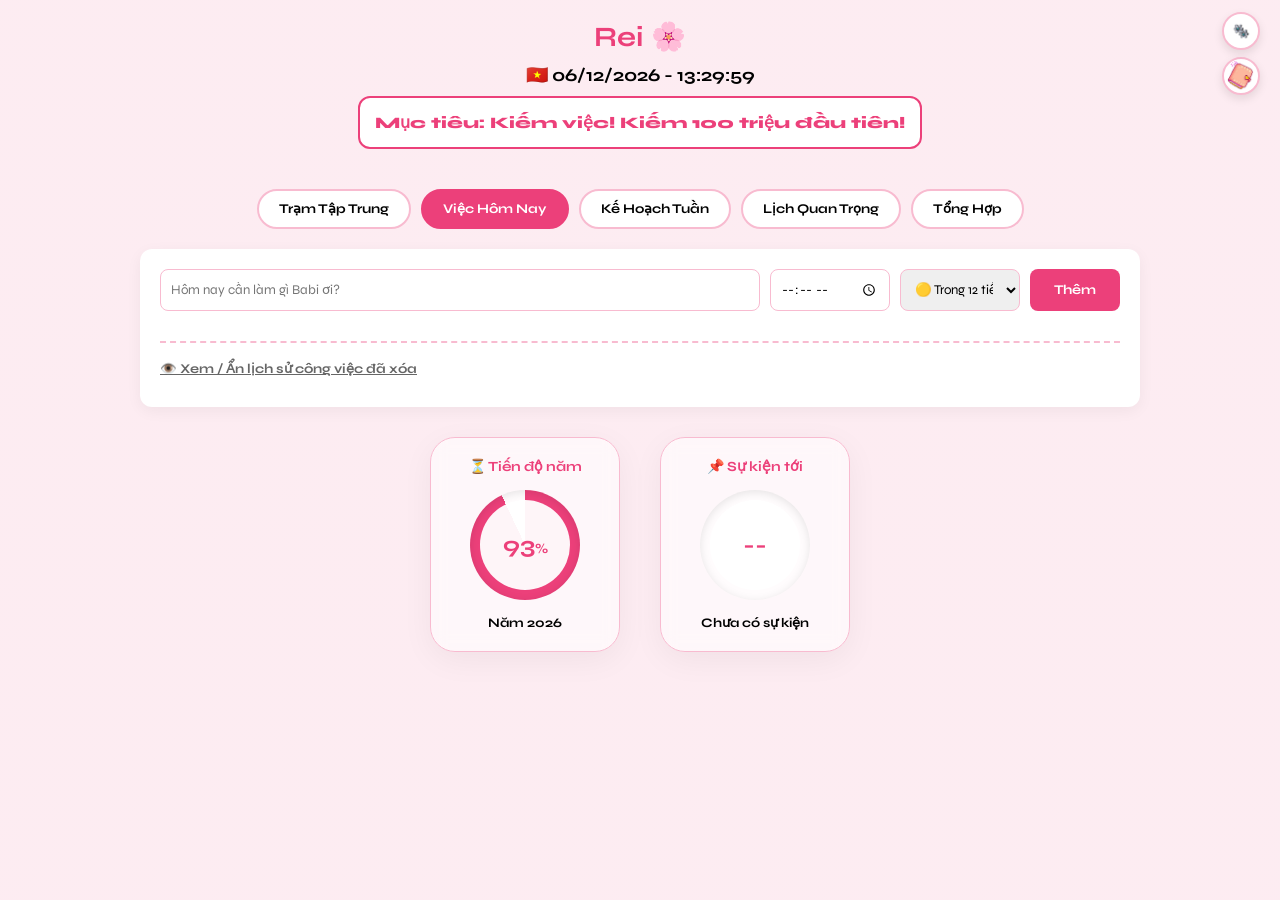
==== index.html @ 7938ed86 "Update index.html" ====
<!DOCTYPE html>
<html lang="vi">
<head>
    <meta charset="UTF-8">
    <meta name="viewport" content="width=device-width, initial-scale=1.0">
    <title>Rei 🌸</title>
    <link rel="icon" type="image/png" href="favicon.png">
    <link href="https://fonts.googleapis.com/css2?family=Syne:wght@400;600;700&display=swap" rel="stylesheet">
    
    <link rel="stylesheet" href="style.css">
    <link rel="stylesheet" href="nhat_ky.css">
    <link rel="stylesheet" href="progress.css">
    <link rel="stylesheet" href="theme.css">
</head>
<body>
    <div class="header">
        <h1>
            <span id="siteTitle" style="cursor: pointer;" title="Nhấn đúp để đổi tên">Rei</span> 
            <span class="secret-flower" id="secretTrigger" title="Chỉ là bông hoa thôi... đúng không?">🌸</span>
        </h1>
        <div class="clock-box" id="vnClock">Đang tải giờ...</div>
        <div class="goal-container">
            <span class="goal-text" id="myGoal" style="cursor: pointer;" title="Nhấn đúp để chỉnh sửa">Mục tiêu: Kiếm việc! Kiếm 100 triệu đầu tiên!</span>
        </div>
    </div>

    <div class="nav-tabs">
        <button class="tab-btn" id="tabFocusBtn">Trạm Tập Trung</button>
        <button class="tab-btn active" id="tabDailyBtn">Việc Hôm Nay</button>
        <button class="tab-btn" id="tabWeeklyBtn">Kế Hoạch Tuần</button>
        <button class="tab-btn" id="tabMonthlyBtn">Lịch Quan Trọng</button>
        <button class="tab-btn" id="tabSummaryBtn">Tổng Hợp</button>
    </div>

<div id="focusTab" class="tab-content" style="background: transparent; box-shadow: none; text-align: center;">
        
        <div id="focusWelcomeScreen" style="display: flex; flex-direction: column; justify-content: center; align-items: center; min-height: 60vh; width: 100%;">
            <button id="btnCenterPomoIcon" style="background: transparent; border: none; cursor: pointer; transition: transform 0.3s;" title="Mở Trạm Pomodoro Tự Do">
                <img src="icon-pomodoro.png" alt="Pomo Icon" style="width: 180px; height: 180px; object-fit: contain;">
            </button>
        </div>

        <div id="pomodoroUIWrapper" style="display: none; width: 100%; flex-direction: column; align-items: center; justify-content: center; min-height: 60vh;">
            
            <div class="clean-focus-box" style="position: relative; padding: 20px; max-width: 500px; width: 100%; margin: 0 auto; background: transparent; border: none; backdrop-filter: none; box-shadow: none;">
                <div id="focusTaskName" style="font-size: 20px; color: var(--accent); margin-bottom: 25px; font-weight: bold;">🎯 Tự do tập trung</div>
                
                <div style="display: flex; align-items: center; justify-content: center; gap: 5px; margin-bottom: 15px;">
                    <input type="number" id="inputTimer" value="25" min="1" max="180" style="width: 120px; font-size: 80px; border: none; text-align: right; color: var(--text-main); outline: none; background: transparent; font-weight: bold; font-family: inherit;">
                    <span style="font-size: 60px; color: var(--text-main); position: relative; top: -5px;">:</span>
                    <div id="timerSeconds" style="width: 120px; font-size: 80px; color: var(--text-main); font-weight: bold; text-align: left;">00</div>
                </div>

                <div style="display: flex; justify-content: center; gap: 10px; margin-bottom: 25px;">
                    <button class="focus-btn-mode active" id="btnModePomo" style="padding: 6px 14px; border-radius: 12px; border: 1px solid var(--border); background: rgba(255,255,255,0.8); font-weight: bold; color: var(--text-main); pointer-events: none;">Pomodoro</button>
                    <button class="focus-btn-mode" id="btnModeBreak" style="padding: 6px 14px; border-radius: 12px; border: 1px solid var(--border); background: rgba(255,255,255,0.8); font-weight: bold; color: var(--text-main); display: none; pointer-events: none;">Break Time</button>
                    <button id="btnResetTimer" style="padding: 6px 14px; border-radius: 12px; border: 1px solid var(--border); background: rgba(255,77,77,0.1); color: var(--red); cursor: pointer; font-weight: bold; transition: 0.2s;">Reset</button>
                </div>

                <div style="font-size: 13px; color: #555; background: rgba(255,255,255,0.6); padding: 8px 18px; border-radius: 12px; display: inline-block; border: 1px solid var(--border);">
                    ⏱️ Tổng thời gian tích lũy: <span id="totalFocusTime" style="font-weight: bold; color: var(--accent);">0</span> phút
                </div>
            </div>

            <div style="margin-top: 40px; display: flex; justify-content: center; align-items: center; gap: 35px;">
                <button id="btnExitFocus" style="background: transparent; border: none; cursor: pointer; padding: 0; transition: transform 0.2s;" title="Quay lại Theme chính">
                    <img src="nut-back.png" alt="Back" style="width: 100px; height: 100px; object-fit: contain;">
                </button>
                <button id="btnTimerStart" style="background: transparent; border: none; cursor: pointer; padding: 0; transition: transform 0.2s;" title="Bắt đầu">
                    <img src="nut-start.png" alt="Start" style="width: 100px; height: 100px; object-fit: contain;">
                </button>
                <button id="btnTimerPause" style="background: transparent; border: none; cursor: pointer; padding: 0; transition: transform 0.2s;" title="Tạm dừng">
                    <img src="nut-pause.png" alt="Pause" style="width: 100px; height: 100px; object-fit: contain;">
                </button>
            </div>

        </div>
    </div>
    <div id="daily" class="tab-content active">
        <div class="input-row">
            <input type="text" id="dailyInput" class="input-item" placeholder="Hôm nay cần làm gì Babi ơi?">
            <input type="time" id="dailyTime" class="input-time">
            <select id="dailyPrio" class="input-prio">
                <option value="high">🔴 Quan trọng</option>
                <option value="medium" selected>🟡 Trong 12 tiếng</option>
                <option value="low">🔵 Trong ngày</option>
            </select>
            <button class="btn-add-main" id="btnDailyAdd">Thêm</button>
        </div>
        <div id="dailyList"></div>
        <div class="history-section">
            <button class="history-btn" id="btnToggleHistory">👁️ Xem / Ẩn lịch sử công việc đã xóa</button>
            <div id="historyList" class="history-list"></div>
        </div>
    </div>

    <div id="weekly" class="tab-content">
        <div class="weekly-grid" id="weekGrid"></div>
    </div>

    <div id="monthly" class="tab-content">
        <div class="cal-nav">
            <button id="btnPrevMonth">◀ Trước</button>
            <h3 id="monthYearDisplay" style="color: var(--accent); margin: 0 20px;">Tháng ...</h3>
            <button id="btnNextMonth">Sau ▶</button>
        </div>
        <div class="calendar-grid" id="calGrid"></div>
    </div>
<div id="summaryTab" class="tab-content" style="background: transparent; box-shadow: none;">
        <div style="display: grid; grid-template-columns: repeat(auto-fit, minmax(280px, 1fr)); gap: 20px;">
            
            <div class="summary-card">
                <h3 class="sum-title">☀️ Việc Hôm Nay</h3>
                <div id="sumDailyList" class="sum-list"></div>
            </div>

            <div class="summary-card">
                <h3 class="sum-title">📅 Kế Hoạch Tuần</h3>
                <div id="sumWeeklyList" class="sum-list"></div>
            </div>

            <div class="summary-card">
                <h3 class="sum-title">🗓️ Lịch Quan Trọng</h3>
                <div id="sumMonthlyList" class="sum-list"></div>
            </div>

        </div>
    </div>
    
    <div id="circleProgressContainer" class="circle-progress-wrapper"></div>
    
<div id="wkModal" class="theme-modal-overlay" style="display:none; align-items:center; justify-content:center; position:fixed; top:0; left:0; width:100%; height:100%; background:rgba(0,0,0,0.4); z-index:999;">
        <div class="theme-modal" style="background:white; padding:20px; border-radius:12px; width:90%; max-width:400px; box-shadow:0 10px 25px rgba(0,0,0,0.2);">
            <h3 id="wkModalTitle" style="color:var(--accent); margin-bottom:15px; font-size:18px;">Thêm việc tuần</h3>
            
            <input type="text" id="wkInput" placeholder="Nội dung công việc..." style="width:100%; padding:10px; margin-bottom:15px; border-radius:6px; border:1px solid var(--border); outline:none;">
            
            <div style="display:flex; gap:10px; margin-bottom:20px; align-items: center;">
                <div style="flex: 1;">
                    <label style="font-size: 12px; color: #666; font-weight: bold;">Bắt đầu:</label>
                    <input type="time" id="wkTime" style="width:100%; padding:8px; border-radius:6px; border:1px solid var(--border); outline:none;">
                </div>
                <span style="font-weight: bold; color: #999; margin-top: 15px;">-</span>
                <div style="flex: 1;">
                    <label style="font-size: 12px; color: #666; font-weight: bold;">Kết thúc:</label>
                    <input type="time" id="wkTimeEnd" style="width:100%; padding:8px; border-radius:6px; border:1px solid var(--border); outline:none;">
                </div>
            </div>

            <div style="display:flex; justify-content:flex-end; gap:10px;">
                <button id="btnWkCancel" style="padding:8px 15px; border-radius:6px; border:none; background:#eee; cursor:pointer; font-weight:bold;">Hủy</button>
                <button id="btnWkSave" style="padding:8px 15px; border-radius:6px; border:none; background:var(--accent); color:white; cursor:pointer; font-weight:bold;">Lưu</button>
            </div>
        </div>
    </div>

    <script src="script.js"></script>
    <script src="timer.js"></script>
    <script src="progress.js"></script>
    <script src="nhat_ky.js"></script>
    <script src="list.js"></script>
    <script src="theme.js"></script>
    <script src="focus.js"></script>
    <script src="summary.js"></script>
</body>
</html>
---- style.css ----
/* HỆ THỐNG MÀU SẮC GỐC */
:root {
    --accent: #ec407a; 
    --bg-main: #fce4ec; 
    --bg-card: #ffffff; 
    --text-main: #000000; 
    --text-muted: #666666;
    --border: #f8bbd0;
    --red: #ff5f5f;
    --radius: 12px;
}

* { box-sizing: border-box; margin: 0; padding: 0; font-family: 'Syne', sans-serif; }
body { background-color: var(--bg-main); color: var(--text-main); padding: 20px; transition: 0.3s; overflow-x: hidden; }

/* HEADER & TIỆN ÍCH */
.header { text-align: center; margin-bottom: 20px; }
.header h1 { color: var(--accent); font-size: 28px; }
.clock-box { font-size: 18px; font-weight: bold; margin: 10px 0; color: var(--text-main); }
.secret-flower { cursor: default; user-select: none; transition: transform 0.2s; display: inline-block; }
.secret-flower:active { transform: scale(0.9); }

.goal-container { 
    background: var(--bg-card); padding: 15px; border-radius: var(--radius); 
    display: inline-block; border: 2px solid var(--accent); margin-bottom: 20px;
}
.goal-text { font-weight: 800; font-size: 16px; color: var(--accent); }

/* TABS */
.nav-tabs { display: flex; justify-content: center; gap: 10px; margin-bottom: 20px; flex-wrap: wrap;}
.tab-btn { background: var(--bg-card); border: 2px solid var(--border); padding: 10px 20px; border-radius: 30px; cursor: pointer; font-weight: bold; transition: 0.3s; }
.tab-btn.active { background: var(--accent); color: white; border-color: var(--accent); }

/* KHỐI NỘI DUNG CLEAN Ở GIỮA (GỐC) */
.tab-content { display: none; background: var(--bg-card); padding: 20px; border-radius: var(--radius); box-shadow: 0 4px 15px rgba(0,0,0,0.05); max-width: 1000px; margin: 0 auto; }
.tab-content.active { display: block; animation: fadeIn 0.3s ease; }
@keyframes fadeIn { from { opacity: 0; transform: translateY(10px); } to { opacity: 1; transform: translateY(0); } }

/* VIỆC HÔM NAY & INPUTS */
.input-row { display: flex; gap: 10px; margin-bottom: 15px; flex-wrap: wrap;}
.input-item { flex: 1; padding: 10px; border-radius: 8px; border: 1px solid var(--border); outline: none; }
.input-time, .input-prio { width: 120px; padding: 10px; border-radius: 8px; border: 1px solid var(--border); outline: none; }
.btn-add-main { background: var(--accent); color: white; border: none; padding: 10px 24px; border-radius: 8px; cursor: pointer; font-weight: bold; transition: 0.2s;}
.btn-add-main:hover { opacity: 0.8; }

.daily-task { display: flex; align-items: center; justify-content: space-between; padding: 12px; border: 1px solid var(--border); border-radius: 8px; margin-bottom: 10px; border-left: 4px solid var(--accent); background: #fafafa;}
.daily-task.done { opacity: 0.5; text-decoration: line-through; border-left-color: #ccc; }
.prio-high { color: var(--red); font-weight: bold; }
.prio-medium { color: #f57c00; font-weight: bold; }
.prio-low { color: #388e3c; font-weight: bold; }

/* LỊCH SỬ CÔNG VIỆC */
.history-section { margin-top: 30px; padding-top: 15px; border-top: 2px dashed var(--border); }
.history-btn { background: none; border: none; color: var(--text-muted); cursor: pointer; font-weight: bold; text-decoration: underline; margin-bottom: 10px;}
.history-list { display: none; opacity: 0.7; }
.history-list.show { display: block; }

/* BẢNG LỊCH THÁNG */
.cal-nav { display: flex; justify-content: center; align-items: center; margin-bottom: 15px; }
.cal-nav button { background: var(--bg-main); color: var(--accent); border: 1px solid var(--border); padding: 8px 15px; border-radius: 8px; cursor: pointer; font-weight: bold; }
.cal-nav button:hover { background: var(--accent); color: white; }
.calendar-grid { display: grid; grid-template-columns: repeat(7, 1fr); gap: 5px; }
.cal-header { font-weight: bold; color: var(--accent); padding: 10px 0; text-align: center; border-bottom: 2px solid var(--border); }
.cal-day { border: 1px solid #f0f0f0; border-radius: 8px; min-height: 100px; padding: 5px; display: flex; flex-direction: column; }
.day-num { font-weight: bold; font-size: 12px; margin-bottom: 5px; }
.event-tag { font-size: 11px; background: var(--bg-main); color: var(--accent); padding: 4px; border-radius: 4px; margin-bottom: 3px; cursor: pointer; border-left: 3px solid var(--accent); word-break: break-word; }

/* WEEKLY PLANNER */
.weekly-grid { display: grid; grid-template-columns: 70px repeat(7, 1fr); gap: 1px; background: var(--border); border: 1px solid var(--border); border-radius: 8px; overflow: hidden; }
.wk-header, .wk-time, .wk-cell { background: #fff; padding: 8px; font-size: 12px; }
.wk-header { text-align: center; font-weight: bold; color: var(--accent); background: var(--bg-main); }
.wk-time { font-weight: bold; display: flex; align-items: center; justify-content: center; background: var(--bg-main); color: var(--accent); }
.wk-cell { min-height: 120px; display: flex; flex-direction: column; gap: 4px; }

.task-card { background: var(--bg-main); padding: 6px; border-radius: 4px; font-size: 11px; display: flex; align-items: flex-start; justify-content: space-between; border-left: 3px solid var(--accent); gap: 5px; flex-direction: column;}
.task-card.done { opacity: 0.5; text-decoration: line-through; border-left-color: #ccc; }
.task-header { display: flex; justify-content: space-between; width: 100%; align-items: center;}
.task-meta { font-size: 9px; color: #555; display: flex; gap: 5px; align-items: center; margin-top: 3px;}
.task-del-btn { color: var(--red); cursor: pointer; font-weight: bold; font-size: 12px; background: none; border: none; }
.add-btn-small { font-size: 11px; color: var(--accent); cursor: pointer; margin-top: auto; text-align: center; border: 1px dashed var(--border); border-radius: 4px; padding: 4px; transition: 0.2s; }
.add-btn-small:hover { background: var(--bg-main); border-color: var(--accent); }

/* MODAL (BẢNG NHẬP LIỆU NỔI) */
.modal-overlay { display: none; position: fixed; top: 0; left: 0; width: 100%; height: 100%; background: rgba(0,0,0,0.5); justify-content: center; align-items: center; z-index: 100; backdrop-filter: blur(2px);}
.modal-content { background: var(--bg-card); padding: 20px; border-radius: var(--radius); width: 90%; max-width: 400px; display: flex; flex-direction: column; gap: 10px; box-shadow: 0 10px 25px rgba(0,0,0,0.2);}
.modal-content h3 { color: var(--accent); margin-bottom: 10px; text-align: center; }

@media (max-width: 768px) {
    .weekly-grid { grid-template-columns: 1fr; }
    .wk-header, .wk-time { display: none; }
    .wk-cell { border: 1px solid var(--border); margin-bottom: 10px; border-radius: 8px; padding-top: 30px; position: relative;}
    .wk-cell::before { content: attr(data-label); position: absolute; top: 0; left: 0; right: 0; background: var(--bg-main); padding: 5px 10px; font-weight: bold; color: var(--accent); border-radius: 8px 8px 0 0; font-size: 12px;}
}
---- nhat_ky.css ----
/* --- GIAO DIỆN NHẬT KÝ BÍ MẬT --- */
.diary-overlay {
    display: none; 
    position: fixed; top: 0; left: 0; width: 100%; height: 100%; 
    background: rgba(0,0,0,0.6); 
    justify-content: center; align-items: center; 
    z-index: 999; backdrop-filter: blur(4px);
}

.diary-box {
    background: #fff0f5; /* Nền hồng nhạt siêu dễ thương */
    width: 90%; max-width: 650px; 
    border-radius: 20px; padding: 30px; 
    position: relative;
    box-shadow: 0 15px 35px rgba(236, 64, 122, 0.3);
    border: 3px dashed #ffb6c1; /* Viền nét đứt đáng yêu */
    overflow: hidden;
}

.diary-header { display: flex; justify-content: space-between; align-items: center; margin-bottom: 15px; }
.diary-header h2 { color: #d81b60; font-family: 'Comic Sans MS', cursive, sans-serif; margin: 0; }
.close-diary-btn { background: #ff4081; color: white; border: none; border-radius: 50%; width: 30px; height: 30px; cursor: pointer; font-weight: bold; }

/* Các hình vẽ doodle trang trí (Dùng emoji) */
.doodle { position: absolute; font-size: 35px; opacity: 0.8; user-select: none; z-index: 0; }
.doodle-1 { top: -10px; left: -10px; transform: rotate(-15deg); }
.doodle-2 { bottom: 20px; right: 10px; transform: rotate(10deg); }
.doodle-3 { top: 40px; right: -5px; transform: rotate(20deg); }
.doodle-4 { bottom: -10px; left: 20px; font-size: 45px;}

/* Khu vực soạn thảo Rich Text */
.diary-toolbar {
    display: flex; gap: 8px; margin-bottom: 10px; position: relative; z-index: 1;
    background: rgba(255, 255, 255, 0.5); padding: 5px; border-radius: 8px;
}
.diary-toolbar button {
    background: white; border: 1px solid #f8bbd0; color: #d81b60; 
    padding: 5px 12px; border-radius: 6px; cursor: pointer; font-weight: bold;
}
.diary-toolbar button:hover { background: #f8bbd0; color: white; }
.mood-selector { border: 1px solid #f8bbd0; border-radius: 6px; padding: 5px; color: #d81b60; outline: none; }

.diary-editor {
    background: white; width: 100%; min-height: 250px; max-height: 400px;
    border-radius: 12px; border: 2px solid #fce4ec; 
    padding: 20px; overflow-y: auto; outline: none;
    font-size: 15px; line-height: 1.5; /* Khoảng cách dòng 1.5 theo ý cậu */
    color: #333; position: relative; z-index: 1;
}

.diary-editor:empty:before { content: attr(placeholder); color: #aaa; pointer-events: none; display: block; }
.diary-save-btn { background: #ec407a; color: white; border: none; padding: 12px 0; width: 100%; border-radius: 12px; margin-top: 15px; font-weight: bold; cursor: pointer; font-size: 16px; position: relative; z-index: 1; transition: 0.2s;}
.diary-save-btn:hover { background: #d81b60; transform: translateY(-2px); }
---- progress.css ----
/* KHU VỰC TIẾN ĐỘ TRÒN */
.circle-progress-wrapper { 
    max-width: 1000px; margin: 30px auto 10px; 
    display: flex; justify-content: center; gap: 40px; flex-wrap: wrap; 
}

.circle-box { 
    background: rgba(255, 255, 255, 0.6); backdrop-filter: blur(8px); -webkit-backdrop-filter: blur(8px);
    padding: 20px; border-radius: 25px; box-shadow: 0 8px 32px rgba(0,0,0,0.05); 
    border: 1px solid var(--border); 
    display: flex; flex-direction: column; align-items: center; 
    width: 190px;
}

.circle-title { 
    font-size: 14px; font-weight: bold; color: var(--accent); 
    margin-bottom: 15px; text-align: center; 
}

/* VÒNG TRÒN PROGRESS */
.circle-progress {
    width: 110px; height: 110px; border-radius: 50%;
    display: flex; align-items: center; justify-content: center;
    position: relative; box-shadow: inset 0 2px 10px rgba(0,0,0,0.1);
}

.circle-progress::before {
    content: ""; position: absolute; inset: 10px; /* Độ dày của vòng màu */
    background: var(--bg-card); /* Màu tâm vòng tròn */
    border-radius: 50%; opacity: 0.95;
}

.circle-inner { 
    position: relative; z-index: 1; text-align: center; 
    display: flex; flex-direction: column; align-items: center;
}

.circle-val { font-size: 24px; font-weight: bold; color: var(--accent); }
.circle-label { font-size: 11px; color: var(--text-muted); font-weight: 600; margin-top: -3px; }

.event-name { 
    font-size: 13px; color: var(--text-main); font-weight: bold; 
    text-align: center; margin-top: 15px; width: 100%;
    display: -webkit-box; -webkit-line-clamp: 2; -webkit-box-orient: vertical; overflow: hidden;
}
---- theme.css ----
/* --- NÚT SETTING DẠNG VIÊN THUỐC MỞ RỘNG --- */
.settings-wrapper {
    position: fixed; top: 5px; right: 20px; z-index: 2000;
    display: flex; align-items: center; gap: 10px; 
}

.settings-menu {
    display: flex; gap: 10px; background: rgba(255,255,255,0.4);
    backdrop-filter: blur(12px); -webkit-backdrop-filter: blur(12px);
    padding: 6px 12px; border-radius: 30px; border: 1px solid var(--border);
    
    /* Trạng thái đóng: Giấu thụt vào bên phải */
    opacity: 0; transform: translateX(50px); pointer-events: none; 
    transition: all 0.4s cubic-bezier(0.175, 0.885, 0.32, 1.275); 
    box-shadow: 0 4px 15px rgba(0,0,0,0.05);
}

/* Trạng thái mở: Trượt sang bên trái */
.settings-menu.open { opacity: 1; transform: translateX(0); pointer-events: auto; }

/* NÚT CHÍNH NHỎ XINH */
.main-set-btn {
    width: 38px; height: 38px; border-radius: 50%; border: none; cursor: pointer;
    display: flex; justify-content: center; align-items: center;
    background: var(--bg-card); box-shadow: 0 4px 10px rgba(0,0,0,0.1);
    transition: 0.2s; border: 2px solid var(--border); font-size: 16px;
}

/* Các nút con bên trong thanh trượt */
.set-btn {
    width: 38px; height: 38px; border-radius: 50%; border: none; cursor: pointer;
    display: flex; justify-content: center; align-items: center;
    background: var(--bg-card); box-shadow: 0 4px 10px rgba(0,0,0,0.1);
    transition: 0.2s; border: 2px solid var(--border); font-size: 16px;
}
.main-set-btn:hover, .set-btn:hover { transform: scale(1.1); border-color: var(--accent); }
/* 1. Kích thước ảnh cho các nút nhỏ bên trong */
.set-btn img { 
    width: 55%; 
    height: 55%; 
    object-fit: contain; 
    border-radius: 50%; 
}

/* 2. Kích thước ảnh chỉ dành cho nút chính */
.main-set-btn img { 
    width: 95%;  
    height: 95%; 
    object-fit: contain; 
    border-radius: 50%; 
}
/* --- BẢNG MODAL CHỈNH SỬA --- */
.theme-modal-overlay {
    display: none; position: fixed; top:0; left:0; width:100%; height:100%;
    background: rgba(0,0,0,0.5); backdrop-filter: blur(4px); z-index: 3000;
    justify-content: center; align-items: center;
}
.theme-modal {
    background: var(--bg-card); padding: 25px; border-radius: 20px;
    width: 90%; max-width: 350px; box-shadow: 0 10px 30px rgba(0,0,0,0.2);
    text-align: center; border: 2px dashed var(--accent);
}
.theme-modal h3 { color: var(--accent); margin-bottom: 20px; }

/* Khung chọn select và nhập chữ */
.theme-modal input[type="text"], .theme-modal select {
    width: 100%; padding: 12px; border: 1px solid var(--border);
    border-radius: 8px; margin-top: 15px; outline: none;
    background: var(--bg-main); color: var(--text-main); font-weight: bold;
}

/* NÚT GẠT CÔNG TẮC (TOGGLE SWITCH) */
.toggle-container { display: flex; align-items: center; justify-content: center; gap: 10px; font-weight: bold; font-size: 13px; color: var(--text-main); }
.switch { position: relative; display: inline-block; width: 46px; height: 24px; }
.switch input { opacity: 0; width: 0; height: 0; }
.slider { position: absolute; cursor: pointer; top: 0; left: 0; right: 0; bottom: 0; background-color: #ccc; transition: .4s; border-radius: 34px;}
.slider:before { position: absolute; content: ""; height: 16px; width: 16px; left: 4px; bottom: 4px; background-color: white; transition: .4s; border-radius: 50%;}
input:checked + .slider { background-color: var(--accent); }
input:checked + .slider:before { transform: translateX(22px); }

.modal-btns { display: flex; gap: 10px; margin-top: 20px; }
.modal-btns button { flex: 1; padding: 10px; border: none; border-radius: 8px; background: var(--accent); color: white; font-weight: bold; cursor: pointer; }
.modal-btns button.cancel { background: var(--text-muted); }

/* --- CHẾ ĐỘ DARK MODE --- */
body.dark-mode {
    --bg-main: #121212 !important;
    --bg-card: #1e1e1e !important;
    --text-main: #ffffff !important;
    --text-muted: #aaaaaa !important;
    --border: #333333 !important;
}
/* --- NÚT LIST VÀ MENU LIST (NẰM DƯỚI NÚT SETTING) --- */
.list-wrapper {
    position: fixed; top: 50px; right: 20px; z-index: 2000; /* top: 80px để nằm dưới nút setting (top: 20px) */
    display: flex; align-items: center; gap: 10px; 
}

.list-menu {
    display: flex; gap: 10px; background: rgba(255,255,255,0.4);
    backdrop-filter: blur(12px); -webkit-backdrop-filter: blur(12px);
    padding: 6px 12px; border-radius: 30px; border: 1px solid var(--border);
    opacity: 0; transform: translateX(50px); pointer-events: none; 
    transition: all 0.4s cubic-bezier(0.175, 0.885, 0.32, 1.275); 
    box-shadow: 0 4px 15px rgba(0,0,0,0.05);
}

.list-menu.open { opacity: 1; transform: translateX(0); pointer-events: auto; }

/* CSS cho Checklist Group */
.checklist-group { background: #fafafa; border: 1px solid var(--border); border-radius: 8px; padding: 10px; margin-bottom: 10px; }
.group-title { font-weight: bold; color: var(--accent); margin-bottom: 8px; cursor: pointer; border-bottom: 1px dashed var(--border); padding-bottom: 5px; }
.chk-item-row { display: flex; align-items: center; gap: 8px; font-size: 13px; margin-bottom: 5px; }
.chk-item-row.done { opacity: 0.5; text-decoration: line-through; }
/* --- CHUYỂN NÚT TẠO, LƯU, THÊM THÀNH DẠNG CHỮ TEXT SUÔNG --- */
.mini-input-group button, 
.add-chk-item, 
#btnAddIdea {
    background: transparent !important;
    color: var(--accent) !important;
    border: none !important;
    box-shadow: none !important;
    font-weight: bold !important;
    cursor: pointer !important;
    padding: 8px 5px !important;
    transition: 0.2s ease-in-out;
}

/* Hiệu ứng khi lướt chuột qua nút */
.mini-input-group button:hover, 
.add-chk-item:hover, 
#btnAddIdea:hover {
    opacity: 0.6 !important;
    transform: scale(0.95);
}
/* =========================================================
   GIAO DIỆN POP-UP MỚI: MÀU THEME NHẠT & HÌNH DỄ THƯƠNG
   ========================================================= */

.theme-modal {
    /* Tự động lấy màu Theme của cậu pha với 90% màu trắng để ra nền siêu nhạt, trong trẻo */
    background-color: color-mix(in srgb, var(--accent) 10%, #ffffff) !important;
    
    /* Xóa viền, bo góc mềm mại, đổ bóng nhẹ nhàng */
    border: none !important;
    border-radius: 15px !important;
    box-shadow: 0 10px 30px rgba(0,0,0,0.1) !important;
    
    position: relative;
    color: var(--text-main) !important; 
}

/* Đổi lại màu chữ tiêu đề theo màu Theme */
.theme-modal h3 {
    color: var(--accent) !important;
    font-family: 'Syne', sans-serif !important; 
    border-bottom: 2px dashed var(--border);
    padding-bottom: 8px;
    position: relative;
    z-index: 2;
}

/* Khôi phục lại ô nhập liệu và danh sách cho đồng bộ với giao diện mới */
.theme-modal input, 
.theme-modal textarea, 
.theme-modal select {
    background-color: rgba(255, 255, 255, 0.7) !important;
    border: 1px solid var(--border) !important;
    color: var(--text-main) !important;
    border-radius: 8px !important;
    position: relative; z-index: 1;
}

.mini-item {
    border-bottom: none !important;
    background: rgba(255, 255, 255, 0.6) !important;
    border-radius: 8px;
    margin-bottom: 5px;
    padding: 8px;
    position: relative; z-index: 1;
    border-left: 3px solid var(--accent); /* Nhấn nhá thêm 1 vệt màu theme bên trái cho xinh */
}
/* --- GIAO DIỆN FOCUS MODE & POMODORO --- */

/* Nút icon Pomodoro tải riêng */
#btnPomoIcon {
    position: absolute; top: 10px; left: 10px;
    background: transparent; border: none; cursor: pointer;
    width: 45px; height: 45px; transition: transform 0.2s;
}
#btnPomoIcon:hover { transform: scale(1.1); }
#btnPomoIcon img { width: 100%; height: 100%; object-fit: contain; }

/* Căn giữa toàn bộ chữ và đồng hồ */
#focusCenterUI {
    position: absolute; top: 50%; left: 50%;
    transform: translate(-50%, -50%);
    text-align: center;
    background: color-mix(in srgb, var(--accent) 15%, transparent);
    backdrop-filter: blur(10px); -webkit-backdrop-filter: blur(10px);
    padding: 40px 60px; border-radius: 20px;
    border: 1px solid rgba(255,255,255,0.3);
    box-shadow: 0 15px 35px rgba(0,0,0,0.1);
}

#focusTaskName { color: var(--accent); font-size: 24px; margin-bottom: 20px; }

/* Đồng hồ đếm ngược siêu to khổng lồ */
.pomodoro-timer {
    font-size: 80px; font-weight: bold; color: var(--text-main);
    font-family: 'Syne', sans-serif;
    margin-bottom: 20px; text-shadow: 2px 2px 10px rgba(0,0,0,0.1);
}
.pomodoro-timer .colon { animation: blink 1s step-start infinite; }
@keyframes blink { 50% { opacity: 0; } }

/* Nút điều khiển Focus */
.pomo-controls button {
    background: var(--accent); color: white; border: none;
    padding: 10px 25px; border-radius: 30px; font-size: 16px;
    font-weight: bold; cursor: pointer; margin: 0 5px; transition: 0.2s;
}
.pomo-controls button:hover { opacity: 0.8; transform: translateY(-2px); }
#btnPomoStop { background: #e53935; } /* Nút Dừng màu đỏ */

/* Nút Play siêu nhỏ ở phần Planner */
.btn-play-task {
    background: transparent; border: none; cursor: pointer;
    font-size: 16px; color: #4caf50; transition: 0.2s; padding: 2px 5px;
}
.btn-play-task:hover { transform: scale(1.2); color: #388e3c; }
/* --- CHẾ ĐỘ FOCUS TOÀN MÀN HÌNH (TÀNG HÌNH MỌI THỨ) --- */
body.is-focusing .header,
body.is-focusing .nav-tabs,
body.is-focusing .settings-wrapper,
body.is-focusing .list-wrapper,
body.is-focusing .circle-progress-wrapper {
    display: none !important;
    opacity: 0;
    pointer-events: none;
}
/* --- TRANG TRÍ TAB TỔNG HỢP --- */
.summary-card {
    background: rgba(255, 255, 255, 0.7);
    backdrop-filter: blur(10px);
    border: 1px solid var(--border);
    border-radius: 15px;
    padding: 20px;
    box-shadow: 0 4px 15px rgba(0,0,0,0.05);
}

.sum-title {
    color: var(--accent);
    font-size: 16px;
    border-bottom: 2px dashed var(--border);
    padding-bottom: 10px;
    margin-bottom: 15px;
    text-align: center;
}

.sum-item {
    font-size: 13px;
    padding: 8px;
    margin-bottom: 8px;
    background: rgba(255, 255, 255, 0.8);
    border-radius: 8px;
    border-left: 3px solid var(--accent);
    display: flex;
    align-items: flex-start;
    gap: 8px;
    line-height: 1.4;
}

.sum-item.done {
    opacity: 0.5;
    text-decoration: line-through;
    border-left-color: #ccc;
}

.sum-empty {
    text-align: center;
    color: #999;
    font-size: 12px;
    font-style: italic;
    padding: 10px;
}
/* --- HIGHLIGHT CHO KẾ HOẠCH TUẦN --- */
.task-card.prio-high {
    border-left: 4px solid var(--red);
    background: rgba(255, 77, 77, 0.05);
}
.task-card.prio-medium {
    border-left: 4px solid #ffca28;
    background: rgba(255, 202, 40, 0.05);
}
.task-card.prio-low {
    border-left: 4px solid #42a5f5;
    background: rgba(66, 165, 245, 0.05);
}

/* --- BỔ TRỢ CHO TAB TẬP TRUNG NGUYÊN BẢN --- */
.focus-btn-mode.active {
    background: var(--accent) !important;
    color: white !important;
    border-color: var(--accent) !important;
}

/* Ẩn mũi tên tăng/giảm mặc định trong ô nhập phút để giao diện sạch hơn */
.clean-focus-box input[type=number]::-webkit-inner-spin-button, 
.clean-focus-box input[type=number]::-webkit-outer-spin-button { 
    -webkit-appearance: none; 
    margin: 0; 
}
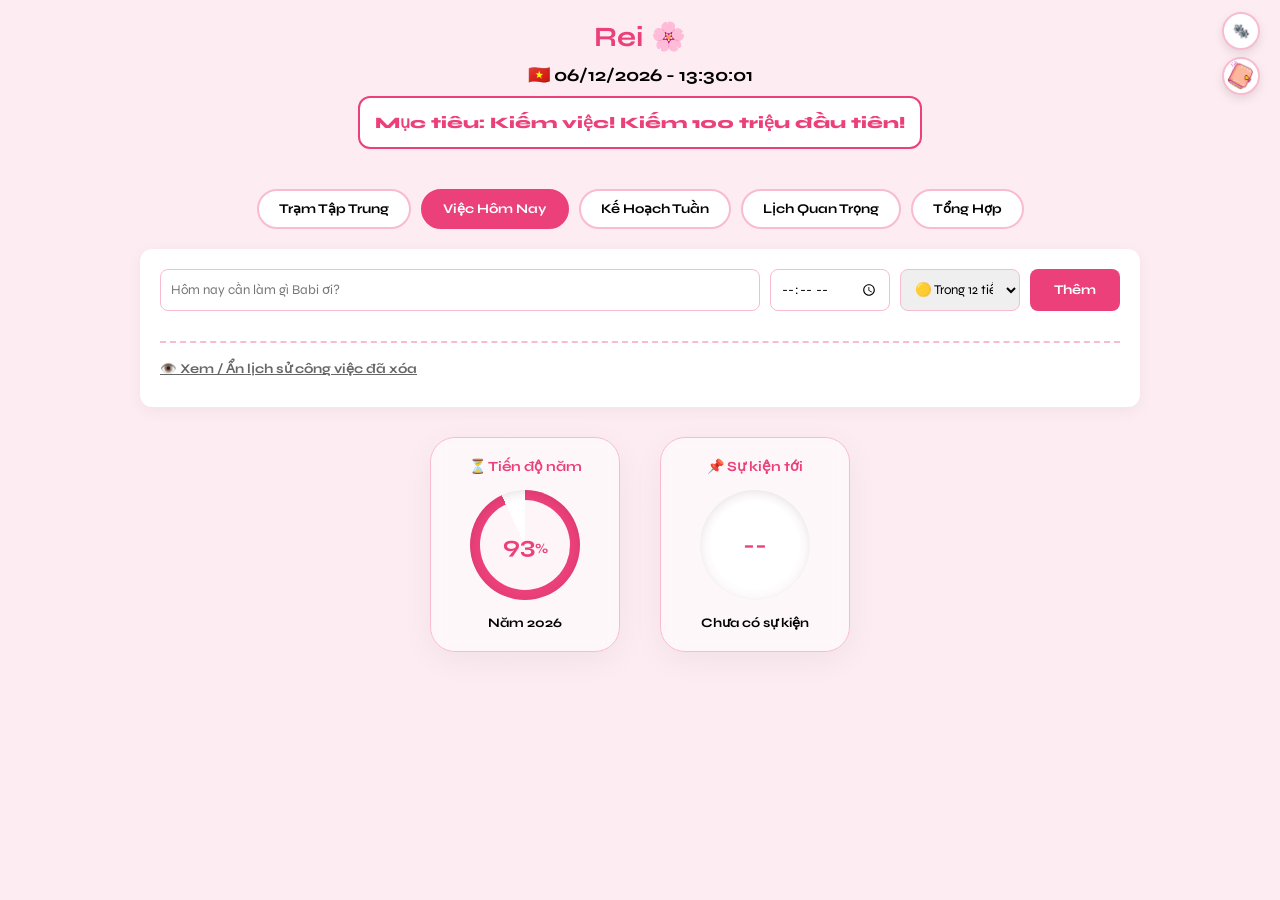
==== commit 85ca3556: "Update index.html" ====
--- a/index.html
+++ b/index.html
@@ -147,13 +147,17 @@
                 </div>
             </div>
 
+            <div style="margin-bottom: 20px; display: flex; align-items: center; gap: 8px;">
+                <input type="checkbox" id="wkHighlight" style="width: 16px; height: 16px; accent-color: var(--accent); cursor: pointer;">
+                <label for="wkHighlight" style="font-size: 13px; color: #555; cursor: pointer; font-weight: bold;">🌟 Đánh dấu nổi bật (In đậm & Tô màu)</label>
+            </div>
+
             <div style="display:flex; justify-content:flex-end; gap:10px;">
                 <button id="btnWkCancel" style="padding:8px 15px; border-radius:6px; border:none; background:#eee; cursor:pointer; font-weight:bold;">Hủy</button>
                 <button id="btnWkSave" style="padding:8px 15px; border-radius:6px; border:none; background:var(--accent); color:white; cursor:pointer; font-weight:bold;">Lưu</button>
             </div>
         </div>
     </div>
-
     <script src="script.js"></script>
     <script src="timer.js"></script>
     <script src="progress.js"></script>
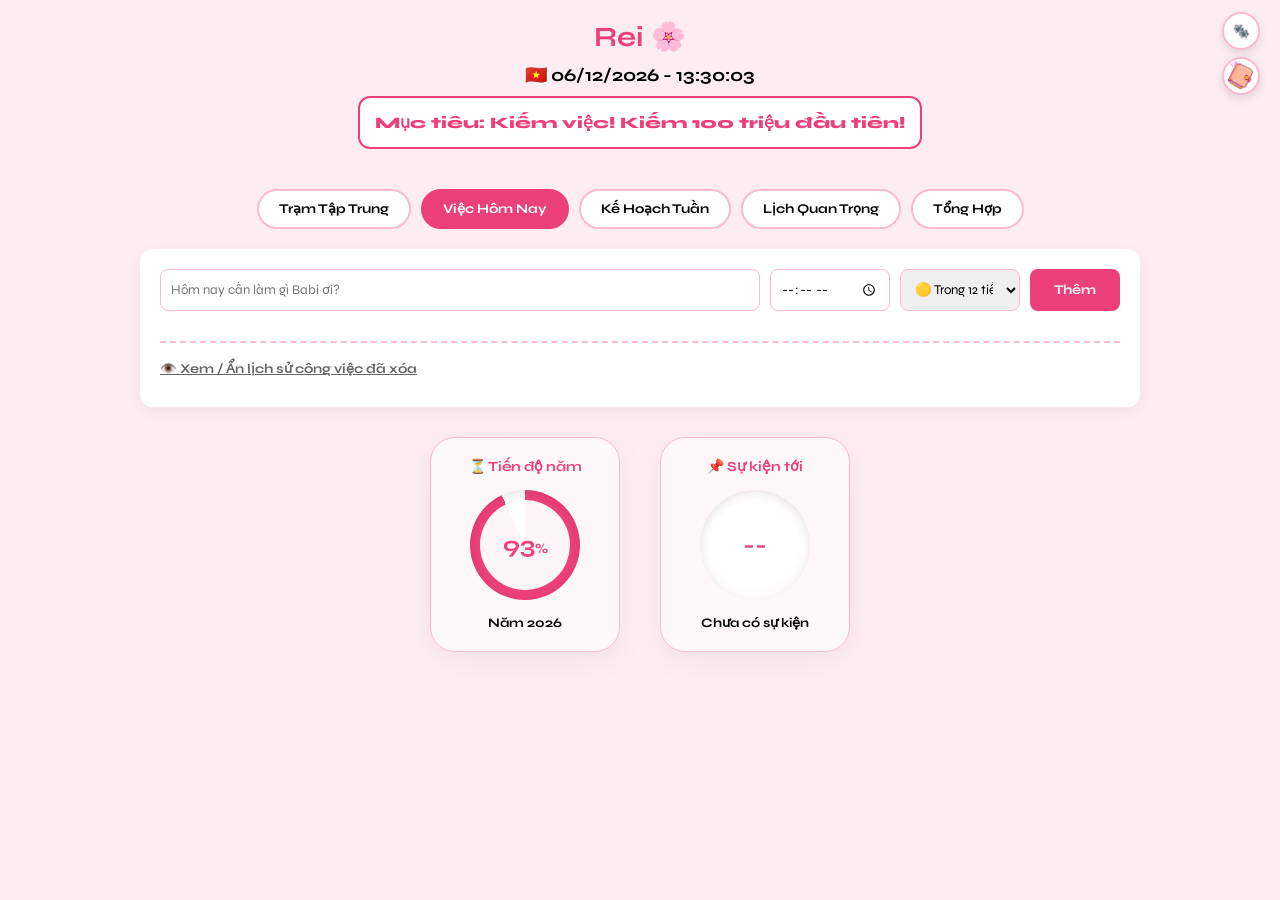
==== commit 2e2688e9: "Update index.html" ====
--- a/index.html
+++ b/index.html
@@ -135,7 +135,7 @@
             
             <input type="text" id="wkInput" placeholder="Nội dung công việc..." style="width:100%; padding:10px; margin-bottom:15px; border-radius:6px; border:1px solid var(--border); outline:none;">
             
-            <div style="display:flex; gap:10px; margin-bottom:20px; align-items: center;">
+            <div style="display:flex; gap:10px; margin-bottom:15px; align-items: center;">
                 <div style="flex: 1;">
                     <label style="font-size: 12px; color: #666; font-weight: bold;">Bắt đầu:</label>
                     <input type="time" id="wkTime" style="width:100%; padding:8px; border-radius:6px; border:1px solid var(--border); outline:none;">
@@ -149,7 +149,8 @@
 
             <div style="margin-bottom: 20px; display: flex; align-items: center; gap: 8px;">
                 <input type="checkbox" id="wkHighlight" style="width: 16px; height: 16px; accent-color: var(--accent); cursor: pointer;">
-                <label for="wkHighlight" style="font-size: 13px; color: #555; cursor: pointer; font-weight: bold;">🌟 Đánh dấu nổi bật (In đậm & Tô màu)</label>
+                <label for="wkHighlight" style="font-size: 13px; color: #555; cursor: pointer; font-weight: bold;">🌟 Nổi bật với màu:</label>
+                <input type="color" id="wkColor" value="#ffea00" style="width: 25px; height: 25px; border: none; cursor: pointer; padding: 0; background: transparent;" title="Nhấn để chọn màu hoặc dán mã">
             </div>
 
             <div style="display:flex; justify-content:flex-end; gap:10px;">
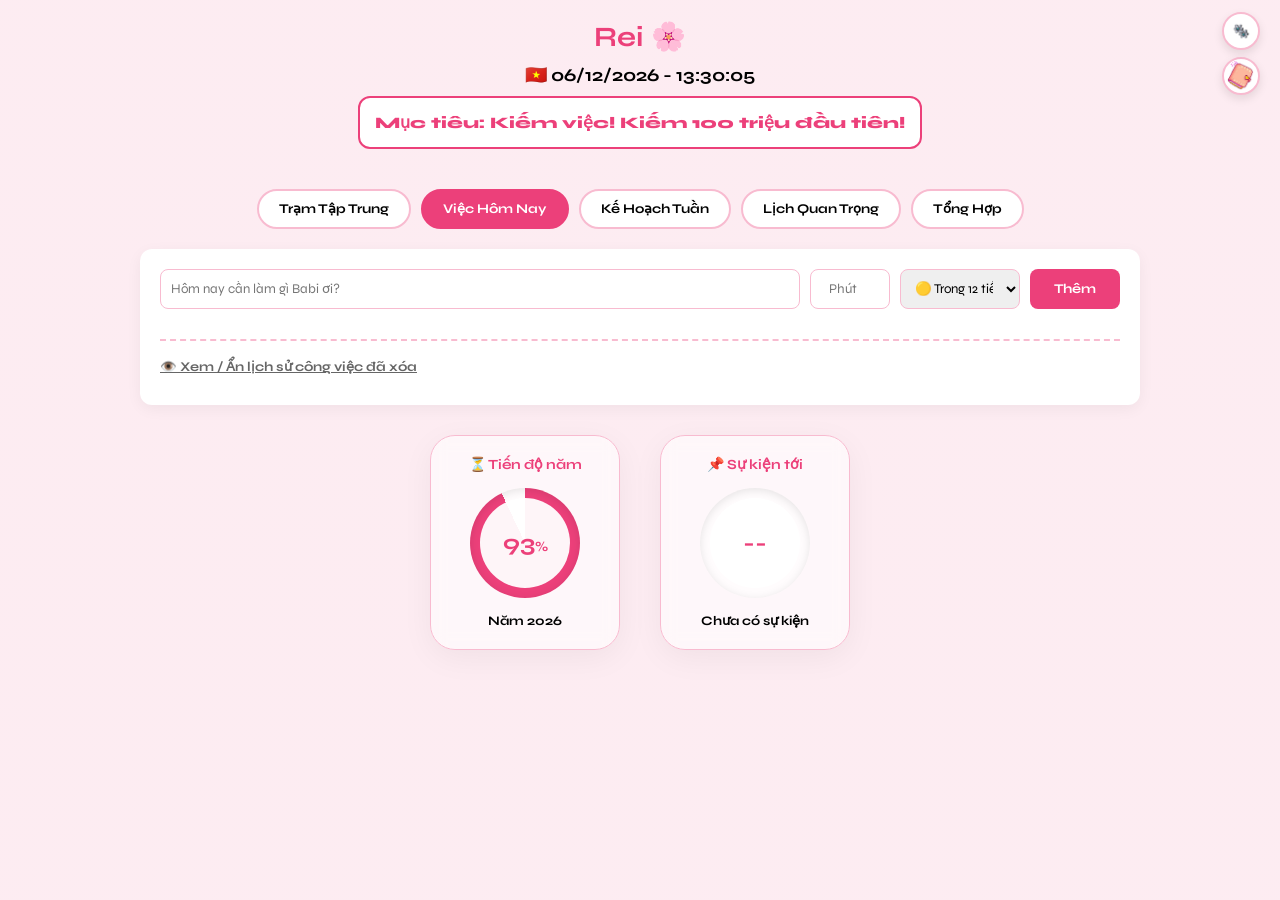
==== commit 56341299: "Add files via upload" ====
--- a/index.html
+++ b/index.html
@@ -79,7 +79,7 @@
     <div id="daily" class="tab-content active">
         <div class="input-row">
             <input type="text" id="dailyInput" class="input-item" placeholder="Hôm nay cần làm gì Babi ơi?">
-            <input type="time" id="dailyTime" class="input-time">
+           <input type="number" id="dailyTime" placeholder="Phút" class="input-time" style="width: 80px; text-align: center;">
             <select id="dailyPrio" class="input-prio">
                 <option value="high">🔴 Quan trọng</option>
                 <option value="medium" selected>🟡 Trong 12 tiếng</option>
@@ -106,21 +106,21 @@
         </div>
         <div class="calendar-grid" id="calGrid"></div>
     </div>
-<div id="summaryTab" class="tab-content" style="background: transparent; box-shadow: none;">
+  <div id="summary" class="tab-content" style="background: transparent; box-shadow: none;">
         <div style="display: grid; grid-template-columns: repeat(auto-fit, minmax(280px, 1fr)); gap: 20px;">
             
-            <div class="summary-card">
-                <h3 class="sum-title">☀️ Việc Hôm Nay</h3>
+            <div class="summary-card" style="background: rgba(255, 255, 255, 0.4); backdrop-filter: blur(8px); padding: 20px; border-radius: 15px; box-shadow: 0 4px 15px rgba(0,0,0,0.05);">
+                <h3 class="sum-title" style="color: var(--accent); margin-bottom: 15px; font-size: 16px; border-bottom: 1px dashed var(--border); padding-bottom: 8px;">☀️ Việc Hôm Nay</h3>
                 <div id="sumDailyList" class="sum-list"></div>
             </div>
 
-            <div class="summary-card">
-                <h3 class="sum-title">📅 Kế Hoạch Tuần</h3>
+            <div class="summary-card" style="background: rgba(255, 255, 255, 0.4); backdrop-filter: blur(8px); padding: 20px; border-radius: 15px; box-shadow: 0 4px 15px rgba(0,0,0,0.05);">
+                <h3 class="sum-title" style="color: var(--accent); margin-bottom: 15px; font-size: 16px; border-bottom: 1px dashed var(--border); padding-bottom: 8px;">📅 Kế Hoạch Tuần</h3>
                 <div id="sumWeeklyList" class="sum-list"></div>
             </div>
 
-            <div class="summary-card">
-                <h3 class="sum-title">🗓️ Lịch Quan Trọng</h3>
+            <div class="summary-card" style="background: rgba(255, 255, 255, 0.4); backdrop-filter: blur(8px); padding: 20px; border-radius: 15px; box-shadow: 0 4px 15px rgba(0,0,0,0.05);">
+                <h3 class="sum-title" style="color: var(--accent); margin-bottom: 15px; font-size: 16px; border-bottom: 1px dashed var(--border); padding-bottom: 8px;">🗓️ Lịch Quan Trọng</h3>
                 <div id="sumMonthlyList" class="sum-list"></div>
             </div>
 
--- a/theme.css
+++ b/theme.css
@@ -180,6 +180,16 @@
     position: relative; z-index: 1;
     border-left: 3px solid var(--accent); /* Nhấn nhá thêm 1 vệt màu theme bên trái cho xinh */
 }
+
+.mini-item {
+    border-bottom: none !important;
+    background: rgba(255, 255, 255, 0.6) !important;
+    border-radius: 8px;
+    margin-bottom: 5px;
+    padding: 8px;
+    position: relative; z-index: 1;
+    border-left: 3px solid var(--accent); /* Nhấn nhá thêm 1 vệt màu theme bên trái cho xinh */
+}
 /* --- GIAO DIỆN FOCUS MODE & POMODORO --- */
 
 /* Nút icon Pomodoro tải riêng */
@@ -284,19 +294,6 @@
     font-style: italic;
     padding: 10px;
 }
-/* --- HIGHLIGHT CHO KẾ HOẠCH TUẦN --- */
-.task-card.prio-high {
-    border-left: 4px solid var(--red);
-    background: rgba(255, 77, 77, 0.05);
-}
-.task-card.prio-medium {
-    border-left: 4px solid #ffca28;
-    background: rgba(255, 202, 40, 0.05);
-}
-.task-card.prio-low {
-    border-left: 4px solid #42a5f5;
-    background: rgba(66, 165, 245, 0.05);
-}
 
 /* --- BỔ TRỢ CHO TAB TẬP TRUNG NGUYÊN BẢN --- */
 .focus-btn-mode.active {
@@ -310,4 +307,4 @@
 .clean-focus-box input[type=number]::-webkit-outer-spin-button { 
     -webkit-appearance: none; 
     margin: 0; 
-}
+}
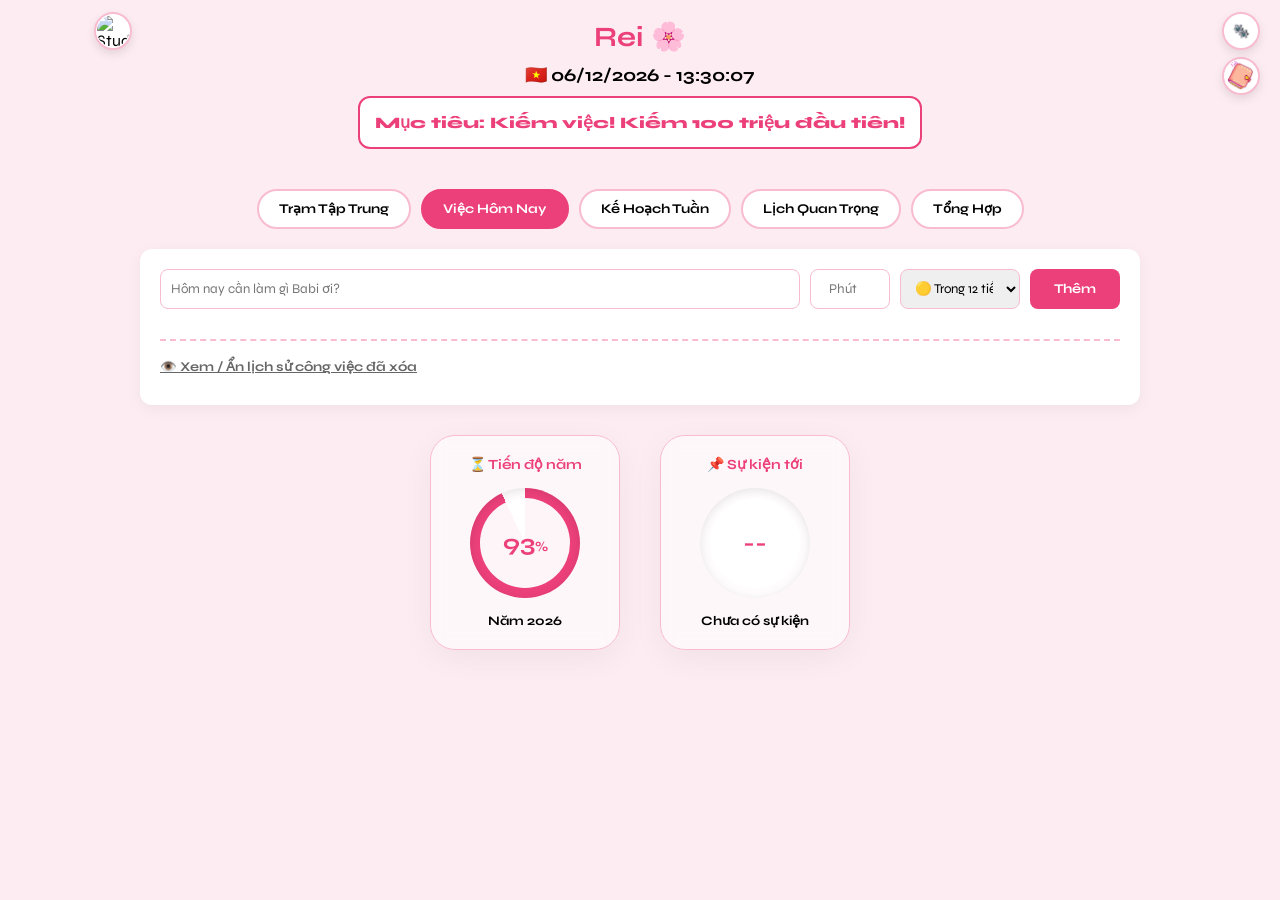
==== commit a1082272: "Update index.html" ====
--- a/index.html
+++ b/index.html
@@ -165,6 +165,7 @@
     <script src="nhat_ky.js"></script>
     <script src="list.js"></script>
     <script src="theme.js"></script>
+    <script src="study.js"></script>
     <script src="focus.js"></script>
     <script src="summary.js"></script>
 </body>
--- a/theme.css
+++ b/theme.css
@@ -307,4 +307,30 @@
 .clean-focus-box input[type=number]::-webkit-outer-spin-button { 
     -webkit-appearance: none; 
     margin: 0; 
-}+}
+/* --- NÚT STUDY GÓC TRÁI (Đối xứng) --- */
+.study-wrapper {
+    position: fixed; top: 5px; left: 20px; z-index: 2000;
+    display: flex; align-items: center; gap: 10px;
+    flex-direction: row-reverse; /* Đẩy menu trượt sang phải */
+}
+
+.study-menu {
+    display: flex; gap: 10px; background: rgba(255,255,255,0.4);
+    backdrop-filter: blur(12px); -webkit-backdrop-filter: blur(12px);
+    padding: 6px 12px; border-radius: 30px; border: 1px solid var(--border);
+    
+    /* Trạng thái đóng: Giấu thụt vào bên trái */
+    opacity: 0; transform: translateX(-50px); pointer-events: none; 
+    transition: all 0.4s cubic-bezier(0.175, 0.885, 0.32, 1.275); 
+    box-shadow: 0 4px 15px rgba(0,0,0,0.05);
+}
+
+/* Trạng thái mở: Trượt sang phải */
+.study-menu.open { opacity: 1; transform: translateX(0); pointer-events: auto; }
+
+.study-input {
+    width: 100%; padding: 10px; border: 1px solid var(--border);
+    border-radius: 8px; outline: none; background: rgba(255, 255, 255, 0.7);
+    color: var(--text-main); font-family: inherit;
+}
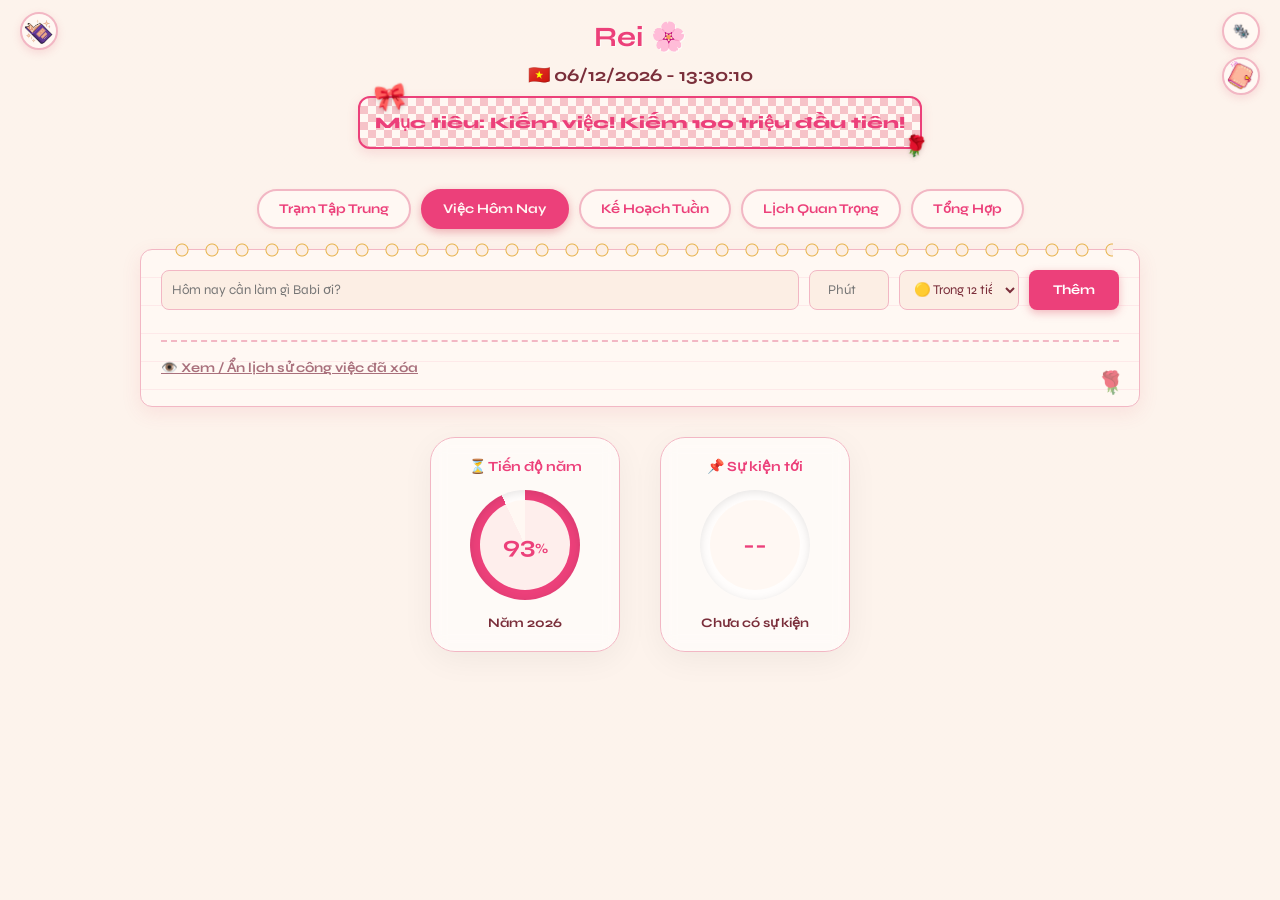
==== commit a4d072e0: "Add files via upload" ====
--- a/index.html
+++ b/index.html
@@ -11,6 +11,7 @@
     <link rel="stylesheet" href="nhat_ky.css">
     <link rel="stylesheet" href="progress.css">
     <link rel="stylesheet" href="theme.css">
+    <link rel="stylesheet" href="rose-bow-theme.css">
 </head>
 <body>
     <div class="header">
--- a/theme.css
+++ b/theme.css
@@ -244,7 +244,8 @@
 body.is-focusing .nav-tabs,
 body.is-focusing .settings-wrapper,
 body.is-focusing .list-wrapper,
-body.is-focusing .circle-progress-wrapper {
+body.is-focusing .circle-progress-wrapper,
+body.is-focusing .study-wrapper {
     display: none !important;
     opacity: 0;
     pointer-events: none;
@@ -308,11 +309,11 @@
     -webkit-appearance: none; 
     margin: 0; 
 }
-/* --- NÚT STUDY GÓC TRÁI (Đối xứng) --- */
+/* --- NÚT STUDY GÓC TRÁI (Đối xứng, trượt phải) --- */
 .study-wrapper {
     position: fixed; top: 5px; left: 20px; z-index: 2000;
     display: flex; align-items: center; gap: 10px;
-    flex-direction: row-reverse; /* Đẩy menu trượt sang phải */
+    flex-direction: row;
 }
 
 .study-menu {
@@ -320,13 +321,13 @@
     backdrop-filter: blur(12px); -webkit-backdrop-filter: blur(12px);
     padding: 6px 12px; border-radius: 30px; border: 1px solid var(--border);
     
-    /* Trạng thái đóng: Giấu thụt vào bên trái */
+    /* Trạng thái đóng: Nằm nấp dưới nút chính ở bên trái */
     opacity: 0; transform: translateX(-50px); pointer-events: none; 
     transition: all 0.4s cubic-bezier(0.175, 0.885, 0.32, 1.275); 
     box-shadow: 0 4px 15px rgba(0,0,0,0.05);
 }
 
-/* Trạng thái mở: Trượt sang phải */
+/* Trạng thái mở: Trượt sang phải về vị trí 0 */
 .study-menu.open { opacity: 1; transform: translateX(0); pointer-events: auto; }
 
 .study-input {
--- a/rose-bow-theme.css
+++ b/rose-bow-theme.css
@@ -0,0 +1,314 @@
+/* ==========================================================================
+   ROSE & BOW THEME — Hồng phấn / Đỏ hoa hồng / Vàng gold / Caro gingham
+   File này THAY THẾ bản "notebook-theme.css" (kem bơ/cam) trước đó.
+   Chỉ ghi đè màu sắc + thêm họa tiết trang trí — KHÔNG đổi border-radius
+   hay bất kỳ layout/grid nào đang chạy tốt.
+   Cách dùng: trong index.html, đổi:
+       <link rel="stylesheet" href="notebook-theme.css">
+   thành:
+       <link rel="stylesheet" href="rose-bow-theme.css">
+   (đặt SAU thẻ theme.css)
+   ========================================================================== */
+
+/* --------------------------------------------------------------------------
+   1. BẢNG MÀU GỐC
+   -------------------------------------------------------------------------- */
+:root {
+    --bg-main: #FCEEE4;                /* nền kem hồng nhạt, nền caro mờ */
+    --bg-card: #FFF8F3;                /* nền "giấy" thẻ/bảng */
+    --accent:  #D6435B;                /* đỏ hoa hồng chủ đạo */
+    --accent-soft: #F6C9D2;            /* hồng phấn nhạt - nơ, tape */
+    --gold:    #E7B34C;                /* vàng gold - gáy xoắn, viền vương miện */
+    --leaf:    #7C9B63;                /* xanh lá điểm nhấn nhỏ */
+    --text-main: #7A2E3A;              /* chữ nâu-đỏ rosewood, dễ đọc trên nền hồng */
+    --text-muted: #A9707C;
+    --border:  #F2B7C4;                /* viền hồng phấn */
+    --red:     #D6435B;
+    --paper-line: color-mix(in srgb, var(--accent) 14%, transparent);
+    --paper-line-soft: color-mix(in srgb, var(--accent) 8%, transparent);
+}
+
+/* --------------------------------------------------------------------------
+   2. NỀN GIẤY CARO TOÀN TRANG (như ảnh mẫu)
+   -------------------------------------------------------------------------- */
+body {
+    background-color: var(--bg-main);
+    background-image:
+        linear-gradient(var(--paper-line-soft) 1px, transparent 1px),
+        linear-gradient(90deg, var(--paper-line-soft) 1px, transparent 1px);
+    background-size: 22px 22px;
+}
+body.is-focusing { background-image: none; } /* Focus/Pomodoro: giữ tối giản */
+
+/* --------------------------------------------------------------------------
+   3. HEADER + Ô MỤC TIÊU — khung caro gingham + nơ + hoa hồng góc
+   -------------------------------------------------------------------------- */
+.header h1 { color: var(--accent); text-shadow: 1px 1px 0 rgba(255,255,255,0.6); }
+.clock-box { color: var(--text-main); }
+
+.goal-container {
+    position: relative;
+    border: 2px solid var(--accent);
+    box-shadow: 0 4px 12px rgba(214,67,91,0.15);
+    background-color: var(--bg-card);
+    background-image:
+        linear-gradient(45deg, var(--accent-soft) 25%, transparent 25%, transparent 75%, var(--accent-soft) 75%),
+        linear-gradient(45deg, var(--accent-soft) 25%, transparent 25%, transparent 75%, var(--accent-soft) 75%);
+    background-size: 16px 16px;
+    background-position: 0 0, 8px 8px;
+    background-blend-mode: multiply;
+}
+.goal-text { color: var(--accent) !important; }
+
+/* nơ ruy băng dán góc trái */
+.goal-container::before {
+    content: "🎀";
+    position: absolute; top: -16px; left: 14px;
+    font-size: 26px; transform: rotate(-8deg);
+    filter: drop-shadow(0 2px 2px rgba(0,0,0,0.15));
+    pointer-events: none;
+}
+/* hoa hồng nhỏ góc phải */
+.goal-container::after {
+    content: "🌹";
+    position: absolute; bottom: -12px; right: -8px;
+    font-size: 20px; transform: rotate(10deg);
+    filter: drop-shadow(0 2px 2px rgba(0,0,0,0.15));
+    pointer-events: none;
+}
+
+/* --------------------------------------------------------------------------
+   4. NAV TABS — thẻ bìa hồng, giữ nguyên hình pill hiện có
+   -------------------------------------------------------------------------- */
+.tab-btn {
+    background: var(--bg-card);
+    border: 2px solid var(--border);
+    color: var(--accent);
+    box-shadow: 0 2px 5px rgba(214,67,91,0.08);
+}
+.tab-btn.active {
+    background: var(--accent);
+    border-color: var(--accent);
+    color: #fff6f3;
+    box-shadow: 0 3px 10px rgba(214,67,91,0.4);
+}
+
+/* --------------------------------------------------------------------------
+   5. KHUNG NỘI DUNG CHUNG (.tab-content) — gáy xoắn ốc vàng gold + giấy kẻ
+   -------------------------------------------------------------------------- */
+.tab-content {
+    position: relative;
+    background-color: var(--bg-card);
+    border: 1px solid var(--border);
+    box-shadow: 0 6px 20px rgba(214,67,91,0.10);
+    background-image: repeating-linear-gradient(
+        var(--bg-card) 0px, var(--bg-card) 27px,
+        var(--paper-line-soft) 27px, var(--paper-line-soft) 28px
+    );
+}
+#focusTab.tab-content,
+#focusTab.tab-content::before,
+#focusTab.tab-content::after { background-image: none; box-shadow: none; border: none; }
+
+/* gáy xoắn ốc vàng gold mép trên mỗi bảng */
+.tab-content::before {
+    content: "";
+    position: absolute; top: -10px; left: 26px; right: 26px; height: 20px;
+    background-image: radial-gradient(circle at center,
+        var(--bg-main) 5px, var(--gold) 6px, transparent 7px);
+    background-size: 30px 100%;
+    background-repeat: repeat-x;
+    pointer-events: none;
+}
+/* hoa hồng nấp góc dưới-phải */
+.tab-content:not(#focusTab)::after {
+    content: "🌹";
+    position: absolute; bottom: 10px; right: 14px;
+    font-size: 22px; opacity: 0.55; transform: rotate(-8deg);
+    pointer-events: none;
+}
+
+/* --------------------------------------------------------------------------
+   6. TAB VIỆC HÔM NAY (Daily)
+   -------------------------------------------------------------------------- */
+.input-item, .input-time, .input-prio {
+    background: var(--bg-main);
+    border: 1px solid var(--border);
+    color: var(--text-main);
+}
+.btn-add-main {
+    background: var(--accent);
+    box-shadow: 0 3px 8px rgba(214,67,91,0.35);
+}
+.daily-task {
+    background: var(--bg-card);
+    border: 1px solid var(--border);
+    border-left: 4px solid var(--accent);
+    box-shadow: 0 2px 6px rgba(214,67,91,0.08);
+}
+.daily-task.done { border-left-color: var(--border); }
+.prio-high { color: var(--red); }
+.prio-medium { color: #D68A3B; }
+.prio-low { color: var(--leaf); }
+
+.history-section { border-top: 2px dashed var(--border); }
+.history-btn { color: var(--text-muted); }
+.history-list {
+    background: var(--bg-main);
+    border-radius: var(--radius);
+    padding: 10px;
+}
+
+/* --------------------------------------------------------------------------
+   7. KẾ HOẠCH TUẦN (Weekly) — nền giấy ô caro nhạt + nơ tiêu đề
+   -------------------------------------------------------------------------- */
+.weekly-grid { background: var(--border); border-color: var(--border); }
+.wk-header, .wk-time, .wk-cell { background: var(--bg-card); }
+.wk-header, .wk-time { background: var(--bg-main); color: var(--accent); }
+.wk-cell {
+    background-image:
+        linear-gradient(var(--paper-line-soft) 1px, transparent 1px),
+        linear-gradient(90deg, var(--paper-line-soft) 1px, transparent 1px);
+    background-size: 18px 18px;
+}
+.task-card {
+    background: var(--bg-main);
+    border-left: 3px solid var(--accent);
+    box-shadow: 0 1px 4px rgba(214,67,91,0.1);
+}
+.task-card.done { border-left-color: var(--border); }
+.task-meta { color: var(--text-muted); }
+.task-del-btn { color: var(--red); }
+.add-btn-small { color: var(--accent); border: 1px dashed var(--border); }
+.add-btn-small:hover { background: var(--bg-main); border-color: var(--accent); }
+
+#weekly.tab-content::after { content: "🎀"; }
+
+/* --------------------------------------------------------------------------
+   8. LỊCH QUAN TRỌNG (Monthly) — nền giấy caro, vương miện vàng góc
+   -------------------------------------------------------------------------- */
+.cal-nav button {
+    background: var(--bg-main); color: var(--accent);
+    border: 1px solid var(--border);
+}
+.cal-nav button:hover { background: var(--accent); color: #fff6f3; }
+.cal-header { color: var(--accent); border-bottom: 2px solid var(--border); }
+.cal-day {
+    border: 1px solid var(--border);
+    background-color: var(--bg-card);
+    background-image:
+        linear-gradient(var(--paper-line-soft) 1px, transparent 1px),
+        linear-gradient(90deg, var(--paper-line-soft) 1px, transparent 1px);
+    background-size: 14px 14px;
+}
+.day-num { color: var(--text-main); }
+.event-tag {
+    background: var(--bg-main); color: var(--accent);
+    border-left: 3px solid var(--accent);
+}
+
+/* vương miện vàng góc trên-phải khung lịch, gợi nhớ chi tiết crown trong ảnh mẫu */
+#monthly.tab-content::after {
+    content: "👑";
+    top: -18px; bottom: auto; right: 30px; left: auto;
+    font-size: 22px; opacity: 0.9;
+    transform: rotate(6deg);
+}
+
+/* --------------------------------------------------------------------------
+   9. TỔNG HỢP (Summary) — nơ nhỏ trên mỗi thẻ
+   -------------------------------------------------------------------------- */
+.summary-card {
+    position: relative;
+    background: color-mix(in srgb, var(--bg-card) 90%, transparent);
+    border: 1px solid var(--border);
+}
+.sum-title { color: var(--accent); border-bottom: 2px dashed var(--border); }
+.sum-item {
+    background: var(--bg-card);
+    border-left: 3px solid var(--accent);
+    color: var(--text-main);
+}
+.sum-item.done { border-left-color: var(--border); }
+.sum-empty { color: var(--text-muted); }
+
+.summary-card::before {
+    content: "🎀";
+    position: absolute; top: -14px; left: 20px;
+    font-size: 20px; transform: rotate(-6deg);
+    pointer-events: none;
+}
+.summary-card:nth-of-type(1)::after { content: "☀️"; }
+.summary-card:nth-of-type(2)::after { content: "🌹"; }
+.summary-card:nth-of-type(3)::after { content: "✨"; }
+.summary-card::after {
+    position: absolute; bottom: 8px; right: 12px;
+    font-size: 18px; opacity: 0.55;
+    pointer-events: none;
+}
+
+/* --------------------------------------------------------------------------
+   10. POP-UP / MODAL (Theme Settings, Study/Vocab, wkModal)
+   -------------------------------------------------------------------------- */
+.theme-modal {
+    background-color: color-mix(in srgb, var(--accent) 6%, var(--bg-card)) !important;
+    border: 1px solid var(--border) !important;
+    box-shadow: 0 12px 30px rgba(214,67,91,0.2);
+}
+.theme-modal h3 { border-bottom: 2px dashed var(--border); color: var(--accent); }
+.theme-modal input, .theme-modal select, .theme-modal textarea {
+    background-color: var(--bg-main) !important;
+    border: 1px solid var(--border) !important;
+    color: var(--text-main) !important;
+}
+.theme-modal::before {
+    content: "";
+    position: absolute; top: -10px; left: 22px; right: 22px; height: 20px;
+    background-image: radial-gradient(circle at center,
+        var(--bg-main) 5px, var(--gold) 6px, transparent 7px);
+    background-size: 26px 100%;
+    background-repeat: repeat-x;
+    pointer-events: none;
+}
+.mini-item { background: var(--bg-card) !important; border-left: 3px solid var(--accent); }
+.checklist-group { background: var(--bg-main); border: 1px solid var(--border); }
+.group-title { color: var(--accent); border-bottom: 1px dashed var(--border); }
+
+.modal-content { background: var(--bg-card); border: 1px solid var(--border); }
+.modal-content h3 { color: var(--accent); }
+
+/* --------------------------------------------------------------------------
+   11. NÚT SETTING / LIST / STUDY (góc màn hình)
+   -------------------------------------------------------------------------- */
+.main-set-btn, .set-btn {
+    background: var(--bg-card);
+    border: 2px solid var(--border);
+    box-shadow: 0 3px 8px rgba(214,67,91,0.15);
+}
+.main-set-btn:hover, .set-btn:hover { border-color: var(--accent); }
+.settings-menu, .list-menu, .study-menu {
+    background: color-mix(in srgb, var(--bg-card) 70%, transparent);
+    border: 1px solid var(--border);
+}
+.study-input {
+    background: color-mix(in srgb, var(--bg-card) 70%, transparent);
+    border: 1px solid var(--border);
+    color: var(--text-main);
+}
+
+/* --------------------------------------------------------------------------
+   12. FOCUS / POMODORO — CỐ Ý KHÔNG THÊM HỌA TIẾT, chỉ theo màu accent chung
+   -------------------------------------------------------------------------- */
+
+/* --------------------------------------------------------------------------
+   13. RESPONSIVE
+   -------------------------------------------------------------------------- */
+@media (max-width: 600px) {
+    .tab-content::before, .theme-modal::before { background-size: 22px 100%; }
+    .tab-content:not(#focusTab)::after,
+    .goal-container::before,
+    .goal-container::after,
+    .summary-card::before,
+    .summary-card::after,
+    #monthly.tab-content::after { font-size: 16px; }
+}
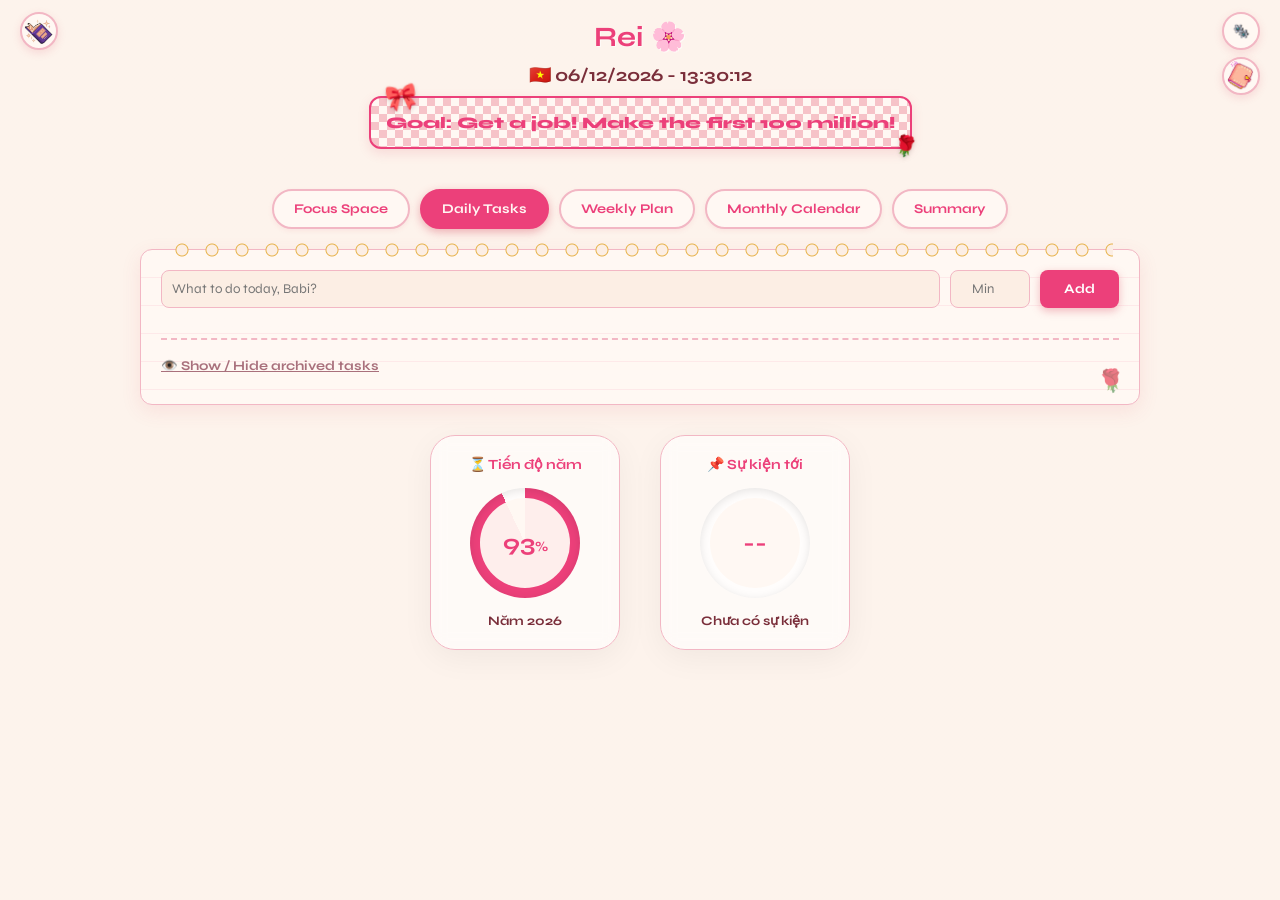
==== commit b402c3cc: "Update index.html" ====
--- a/index.html
+++ b/index.html
@@ -14,25 +14,25 @@
     <link rel="stylesheet" href="rose-bow-theme.css">
 </head>
 <body>
-    <div class="header">
+<div class="header">
         <h1>
-            <span id="siteTitle" style="cursor: pointer;" title="Nhấn đúp để đổi tên">Rei</span> 
-            <span class="secret-flower" id="secretTrigger" title="Chỉ là bông hoa thôi... đúng không?">🌸</span>
+            <span id="siteTitle" style="cursor: pointer;" title="Double click to rename">Rei</span> 
+            <span class="secret-flower" id="secretTrigger" title="Just a flower... right?">🌸</span>
         </h1>
-        <div class="clock-box" id="vnClock">Đang tải giờ...</div>
+        <div class="clock-box" id="vnClock">Loading time...</div>
         <div class="goal-container">
-            <span class="goal-text" id="myGoal" style="cursor: pointer;" title="Nhấn đúp để chỉnh sửa">Mục tiêu: Kiếm việc! Kiếm 100 triệu đầu tiên!</span>
+            <span class="goal-text" id="myGoal" style="cursor: pointer;" title="Double click to edit">Goal: Get a job! Make the first 100 million!</span>
         </div>
     </div>
 
     <div class="nav-tabs">
-        <button class="tab-btn" id="tabFocusBtn">Trạm Tập Trung</button>
-        <button class="tab-btn active" id="tabDailyBtn">Việc Hôm Nay</button>
-        <button class="tab-btn" id="tabWeeklyBtn">Kế Hoạch Tuần</button>
-        <button class="tab-btn" id="tabMonthlyBtn">Lịch Quan Trọng</button>
-        <button class="tab-btn" id="tabSummaryBtn">Tổng Hợp</button>
+        <button class="tab-btn" id="tabFocusBtn">Focus Space</button>
+        <button class="tab-btn active" id="tabDailyBtn">Daily Tasks</button>
+        <button class="tab-btn" id="tabWeeklyBtn">Weekly Plan</button>
+        <button class="tab-btn" id="tabMonthlyBtn">Monthly Calendar</button>
+        <button class="tab-btn" id="tabSummaryBtn">Summary</button>
     </div>
-
+    
 <div id="focusTab" class="tab-content" style="background: transparent; box-shadow: none; text-align: center;">
         
         <div id="focusWelcomeScreen" style="display: flex; flex-direction: column; justify-content: center; align-items: center; min-height: 60vh; width: 100%;">
@@ -77,20 +77,15 @@
 
         </div>
     </div>
-    <div id="daily" class="tab-content active">
+<div id="daily" class="tab-content active">
         <div class="input-row">
-            <input type="text" id="dailyInput" class="input-item" placeholder="Hôm nay cần làm gì Babi ơi?">
-           <input type="number" id="dailyTime" placeholder="Phút" class="input-time" style="width: 80px; text-align: center;">
-            <select id="dailyPrio" class="input-prio">
-                <option value="high">🔴 Quan trọng</option>
-                <option value="medium" selected>🟡 Trong 12 tiếng</option>
-                <option value="low">🔵 Trong ngày</option>
-            </select>
-            <button class="btn-add-main" id="btnDailyAdd">Thêm</button>
+            <input type="text" id="dailyInput" class="input-item" placeholder="What to do today, Babi?">
+            <input type="number" id="dailyTime" placeholder="Min" class="input-time" style="width: 80px; text-align: center;">
+            <button class="btn-add-main" id="btnDailyAdd">Add</button>
         </div>
         <div id="dailyList"></div>
         <div class="history-section">
-            <button class="history-btn" id="btnToggleHistory">👁️ Xem / Ẩn lịch sử công việc đã xóa</button>
+            <button class="history-btn" id="btnToggleHistory">👁️ Show / Hide archived tasks</button>
             <div id="historyList" class="history-list"></div>
         </div>
     </div>
@@ -101,9 +96,9 @@
 
     <div id="monthly" class="tab-content">
         <div class="cal-nav">
-            <button id="btnPrevMonth">◀ Trước</button>
-            <h3 id="monthYearDisplay" style="color: var(--accent); margin: 0 20px;">Tháng ...</h3>
-            <button id="btnNextMonth">Sau ▶</button>
+            <button id="btnPrevMonth">◀ Prev</button>
+            <h3 id="monthYearDisplay" style="color: var(--accent); margin: 0 20px;">Month ...</h3>
+            <button id="btnNextMonth">Next ▶</button>
         </div>
         <div class="calendar-grid" id="calGrid"></div>
     </div>
@@ -160,6 +155,23 @@
             </div>
         </div>
     </div>
+    <div id="calModal" class="theme-modal-overlay" style="display:none; align-items:center; justify-content:center; position:fixed; top:0; left:0; width:100%; height:100%; background:rgba(0,0,0,0.4); z-index:999;">
+        <div class="theme-modal" style="background:white; padding:20px; border-radius:12px; width:90%; max-width:400px; box-shadow:0 10px 25px rgba(0,0,0,0.2);">
+            <h3 id="calModalTitle" style="color:var(--accent); margin-bottom:15px; font-size:18px;">Add Event</h3>
+            
+            <input type="text" id="calInput" placeholder="Event description..." style="width:100%; padding:10px; margin-bottom:15px; border-radius:6px; border:1px solid var(--border); outline:none;">
+            
+            <div style="margin-bottom: 20px; display: flex; align-items: center; gap: 8px;">
+                <label style="font-size: 13px; color: #555; font-weight: bold;">🌟 Event Color:</label>
+                <input type="color" id="calColor" value="#ffb3ba" style="width: 25px; height: 25px; border: none; cursor: pointer; padding: 0; background: transparent;">
+            </div>
+
+            <div style="display:flex; justify-content:flex-end; gap:10px;">
+                <button id="btnCalCancel" style="padding:8px 15px; border-radius:6px; border:none; background:#eee; cursor:pointer; font-weight:bold;">Cancel</button>
+                <button id="btnCalSave" style="padding:8px 15px; border-radius:6px; border:none; background:var(--accent); color:white; cursor:pointer; font-weight:bold;">Save</button>
+            </div>
+        </div>
+    </div>
     <script src="script.js"></script>
     <script src="timer.js"></script>
     <script src="progress.js"></script>
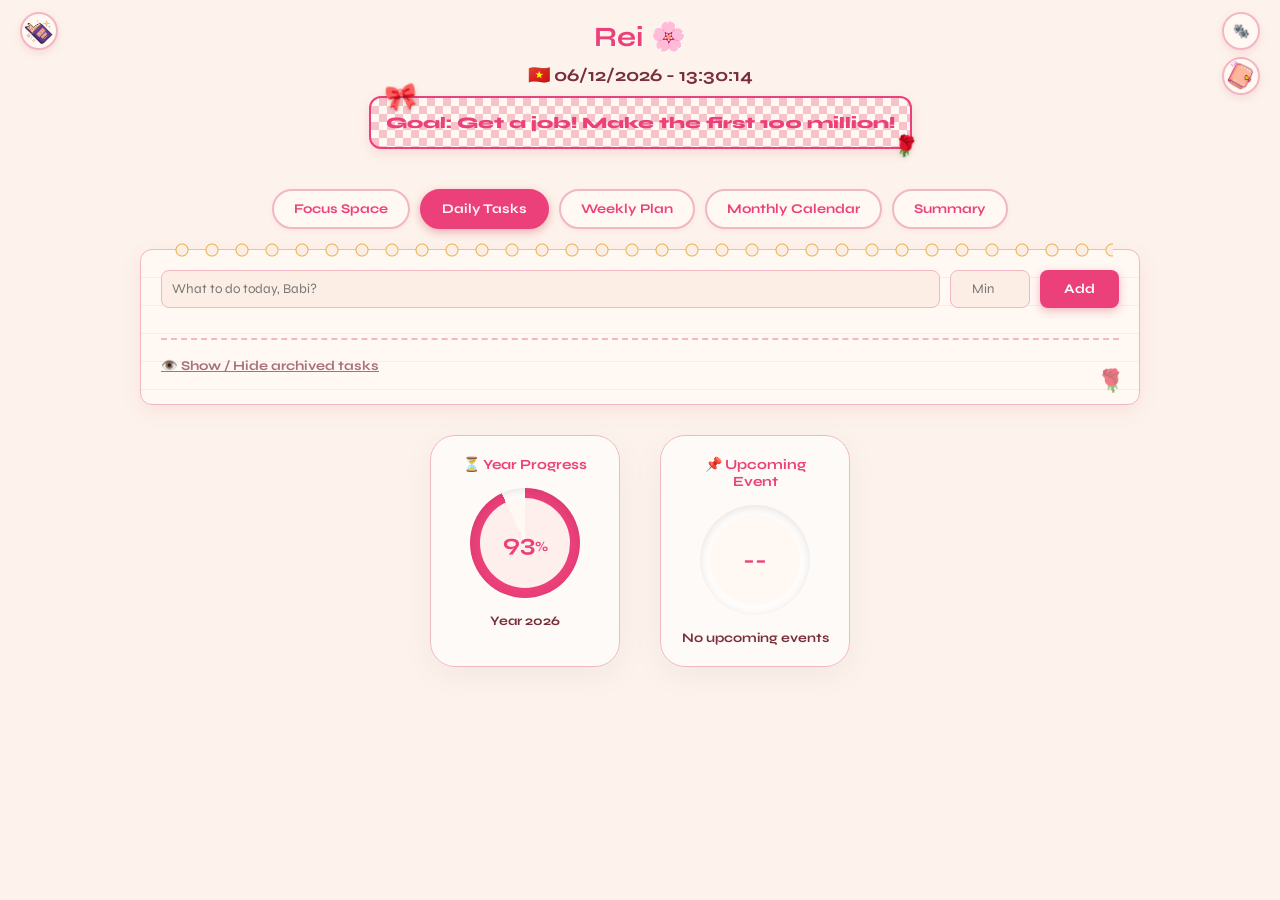
==== commit 3df2faaa: "Update index.html" ====
--- a/index.html
+++ b/index.html
@@ -1,5 +1,5 @@
 <!DOCTYPE html>
-<html lang="vi">
+<html lang="en">
 <head>
     <meta charset="UTF-8">
     <meta name="viewport" content="width=device-width, initial-scale=1.0">
@@ -14,7 +14,7 @@
     <link rel="stylesheet" href="rose-bow-theme.css">
 </head>
 <body>
-<div class="header">
+    <div class="header">
         <h1>
             <span id="siteTitle" style="cursor: pointer;" title="Double click to rename">Rei</span> 
             <span class="secret-flower" id="secretTrigger" title="Just a flower... right?">🌸</span>
@@ -32,19 +32,17 @@
         <button class="tab-btn" id="tabMonthlyBtn">Monthly Calendar</button>
         <button class="tab-btn" id="tabSummaryBtn">Summary</button>
     </div>
-    
-<div id="focusTab" class="tab-content" style="background: transparent; box-shadow: none; text-align: center;">
-        
+
+    <div id="focusTab" class="tab-content" style="background: transparent; box-shadow: none; text-align: center;">
         <div id="focusWelcomeScreen" style="display: flex; flex-direction: column; justify-content: center; align-items: center; min-height: 60vh; width: 100%;">
-            <button id="btnCenterPomoIcon" style="background: transparent; border: none; cursor: pointer; transition: transform 0.3s;" title="Mở Trạm Pomodoro Tự Do">
+            <button id="btnCenterPomoIcon" style="background: transparent; border: none; cursor: pointer; transition: transform 0.3s;" title="Open Free Pomodoro">
                 <img src="icon-pomodoro.png" alt="Pomo Icon" style="width: 180px; height: 180px; object-fit: contain;">
             </button>
         </div>
 
         <div id="pomodoroUIWrapper" style="display: none; width: 100%; flex-direction: column; align-items: center; justify-content: center; min-height: 60vh;">
-            
             <div class="clean-focus-box" style="position: relative; padding: 20px; max-width: 500px; width: 100%; margin: 0 auto; background: transparent; border: none; backdrop-filter: none; box-shadow: none;">
-                <div id="focusTaskName" style="font-size: 20px; color: var(--accent); margin-bottom: 25px; font-weight: bold;">🎯 Tự do tập trung</div>
+                <div id="focusTaskName" style="font-size: 20px; color: var(--accent); margin-bottom: 25px; font-weight: bold;">🎯 Free Focus</div>
                 
                 <div style="display: flex; align-items: center; justify-content: center; gap: 5px; margin-bottom: 15px;">
                     <input type="number" id="inputTimer" value="25" min="1" max="180" style="width: 120px; font-size: 80px; border: none; text-align: right; color: var(--text-main); outline: none; background: transparent; font-weight: bold; font-family: inherit;">
@@ -59,28 +57,29 @@
                 </div>
 
                 <div style="font-size: 13px; color: #555; background: rgba(255,255,255,0.6); padding: 8px 18px; border-radius: 12px; display: inline-block; border: 1px solid var(--border);">
-                    ⏱️ Tổng thời gian tích lũy: <span id="totalFocusTime" style="font-weight: bold; color: var(--accent);">0</span> phút
+                    ⏱️ Total focus time: <span id="totalFocusTime" style="font-weight: bold; color: var(--accent);">0</span> mins
                 </div>
             </div>
 
             <div style="margin-top: 40px; display: flex; justify-content: center; align-items: center; gap: 35px;">
-                <button id="btnExitFocus" style="background: transparent; border: none; cursor: pointer; padding: 0; transition: transform 0.2s;" title="Quay lại Theme chính">
+                <button id="btnExitFocus" style="background: transparent; border: none; cursor: pointer; padding: 0; transition: transform 0.2s;" title="Back to Main Theme">
                     <img src="nut-back.png" alt="Back" style="width: 100px; height: 100px; object-fit: contain;">
                 </button>
-                <button id="btnTimerStart" style="background: transparent; border: none; cursor: pointer; padding: 0; transition: transform 0.2s;" title="Bắt đầu">
+                <button id="btnTimerStart" style="background: transparent; border: none; cursor: pointer; padding: 0; transition: transform 0.2s;" title="Start">
                     <img src="nut-start.png" alt="Start" style="width: 100px; height: 100px; object-fit: contain;">
                 </button>
-                <button id="btnTimerPause" style="background: transparent; border: none; cursor: pointer; padding: 0; transition: transform 0.2s;" title="Tạm dừng">
+                <button id="btnTimerPause" style="background: transparent; border: none; cursor: pointer; padding: 0; transition: transform 0.2s;" title="Pause">
                     <img src="nut-pause.png" alt="Pause" style="width: 100px; height: 100px; object-fit: contain;">
                 </button>
             </div>
-
         </div>
     </div>
-<div id="daily" class="tab-content active">
+
+    <div id="daily" class="tab-content active">
         <div class="input-row">
             <input type="text" id="dailyInput" class="input-item" placeholder="What to do today, Babi?">
             <input type="number" id="dailyTime" placeholder="Min" class="input-time" style="width: 80px; text-align: center;">
+            <!-- ĐÃ XÓA SELECT PRIORITY Ở ĐÂY -->
             <button class="btn-add-main" id="btnDailyAdd">Add</button>
         </div>
         <div id="dailyList"></div>
@@ -102,76 +101,70 @@
         </div>
         <div class="calendar-grid" id="calGrid"></div>
     </div>
-  <div id="summary" class="tab-content" style="background: transparent; box-shadow: none;">
+
+    <div id="summary" class="tab-content" style="background: transparent; box-shadow: none;">
         <div style="display: grid; grid-template-columns: repeat(auto-fit, minmax(280px, 1fr)); gap: 20px;">
-            
             <div class="summary-card" style="background: rgba(255, 255, 255, 0.4); backdrop-filter: blur(8px); padding: 20px; border-radius: 15px; box-shadow: 0 4px 15px rgba(0,0,0,0.05);">
-                <h3 class="sum-title" style="color: var(--accent); margin-bottom: 15px; font-size: 16px; border-bottom: 1px dashed var(--border); padding-bottom: 8px;">☀️ Việc Hôm Nay</h3>
+                <h3 class="sum-title" style="color: var(--accent); margin-bottom: 15px; font-size: 16px; border-bottom: 1px dashed var(--border); padding-bottom: 8px;">☀️ Daily Tasks</h3>
                 <div id="sumDailyList" class="sum-list"></div>
             </div>
-
             <div class="summary-card" style="background: rgba(255, 255, 255, 0.4); backdrop-filter: blur(8px); padding: 20px; border-radius: 15px; box-shadow: 0 4px 15px rgba(0,0,0,0.05);">
-                <h3 class="sum-title" style="color: var(--accent); margin-bottom: 15px; font-size: 16px; border-bottom: 1px dashed var(--border); padding-bottom: 8px;">📅 Kế Hoạch Tuần</h3>
+                <h3 class="sum-title" style="color: var(--accent); margin-bottom: 15px; font-size: 16px; border-bottom: 1px dashed var(--border); padding-bottom: 8px;">📅 Weekly Plan</h3>
                 <div id="sumWeeklyList" class="sum-list"></div>
             </div>
-
             <div class="summary-card" style="background: rgba(255, 255, 255, 0.4); backdrop-filter: blur(8px); padding: 20px; border-radius: 15px; box-shadow: 0 4px 15px rgba(0,0,0,0.05);">
-                <h3 class="sum-title" style="color: var(--accent); margin-bottom: 15px; font-size: 16px; border-bottom: 1px dashed var(--border); padding-bottom: 8px;">🗓️ Lịch Quan Trọng</h3>
+                <h3 class="sum-title" style="color: var(--accent); margin-bottom: 15px; font-size: 16px; border-bottom: 1px dashed var(--border); padding-bottom: 8px;">🗓️ Monthly Calendar</h3>
                 <div id="sumMonthlyList" class="sum-list"></div>
             </div>
-
         </div>
     </div>
     
     <div id="circleProgressContainer" class="circle-progress-wrapper"></div>
     
-<div id="wkModal" class="theme-modal-overlay" style="display:none; align-items:center; justify-content:center; position:fixed; top:0; left:0; width:100%; height:100%; background:rgba(0,0,0,0.4); z-index:999;">
+    <!-- MODAL KẾ HOẠCH TUẦN -->
+    <div id="wkModal" class="theme-modal-overlay" style="display:none; align-items:center; justify-content:center; position:fixed; top:0; left:0; width:100%; height:100%; background:rgba(0,0,0,0.4); z-index:999;">
         <div class="theme-modal" style="background:white; padding:20px; border-radius:12px; width:90%; max-width:400px; box-shadow:0 10px 25px rgba(0,0,0,0.2);">
-            <h3 id="wkModalTitle" style="color:var(--accent); margin-bottom:15px; font-size:18px;">Thêm việc tuần</h3>
-            
-            <input type="text" id="wkInput" placeholder="Nội dung công việc..." style="width:100%; padding:10px; margin-bottom:15px; border-radius:6px; border:1px solid var(--border); outline:none;">
-            
+            <h3 id="wkModalTitle" style="color:var(--accent); margin-bottom:15px; font-size:18px;">Add Weekly Task</h3>
+            <input type="text" id="wkInput" placeholder="Task description..." style="width:100%; padding:10px; margin-bottom:15px; border-radius:6px; border:1px solid var(--border); outline:none;">
             <div style="display:flex; gap:10px; margin-bottom:15px; align-items: center;">
                 <div style="flex: 1;">
-                    <label style="font-size: 12px; color: #666; font-weight: bold;">Bắt đầu:</label>
+                    <label style="font-size: 12px; color: #666; font-weight: bold;">Start:</label>
                     <input type="time" id="wkTime" style="width:100%; padding:8px; border-radius:6px; border:1px solid var(--border); outline:none;">
                 </div>
                 <span style="font-weight: bold; color: #999; margin-top: 15px;">-</span>
                 <div style="flex: 1;">
-                    <label style="font-size: 12px; color: #666; font-weight: bold;">Kết thúc:</label>
+                    <label style="font-size: 12px; color: #666; font-weight: bold;">End:</label>
                     <input type="time" id="wkTimeEnd" style="width:100%; padding:8px; border-radius:6px; border:1px solid var(--border); outline:none;">
                 </div>
             </div>
-
             <div style="margin-bottom: 20px; display: flex; align-items: center; gap: 8px;">
                 <input type="checkbox" id="wkHighlight" style="width: 16px; height: 16px; accent-color: var(--accent); cursor: pointer;">
-                <label for="wkHighlight" style="font-size: 13px; color: #555; cursor: pointer; font-weight: bold;">🌟 Nổi bật với màu:</label>
-                <input type="color" id="wkColor" value="#ffea00" style="width: 25px; height: 25px; border: none; cursor: pointer; padding: 0; background: transparent;" title="Nhấn để chọn màu hoặc dán mã">
+                <label for="wkHighlight" style="font-size: 13px; color: #555; cursor: pointer; font-weight: bold;">🌟 Highlight color:</label>
+                <input type="color" id="wkColor" value="#ffea00" style="width: 25px; height: 25px; border: none; cursor: pointer; padding: 0; background: transparent;" title="Click to choose a color or paste hex code">
             </div>
-
             <div style="display:flex; justify-content:flex-end; gap:10px;">
-                <button id="btnWkCancel" style="padding:8px 15px; border-radius:6px; border:none; background:#eee; cursor:pointer; font-weight:bold;">Hủy</button>
-                <button id="btnWkSave" style="padding:8px 15px; border-radius:6px; border:none; background:var(--accent); color:white; cursor:pointer; font-weight:bold;">Lưu</button>
+                <button id="btnWkCancel" style="padding:8px 15px; border-radius:6px; border:none; background:#eee; cursor:pointer; font-weight:bold;">Cancel</button>
+                <button id="btnWkSave" style="padding:8px 15px; border-radius:6px; border:none; background:var(--accent); color:white; cursor:pointer; font-weight:bold;">Save</button>
             </div>
         </div>
     </div>
+
+    <!-- MODAL THÊM SỰ KIỆN LỊCH (Đã được bổ sung) -->
     <div id="calModal" class="theme-modal-overlay" style="display:none; align-items:center; justify-content:center; position:fixed; top:0; left:0; width:100%; height:100%; background:rgba(0,0,0,0.4); z-index:999;">
         <div class="theme-modal" style="background:white; padding:20px; border-radius:12px; width:90%; max-width:400px; box-shadow:0 10px 25px rgba(0,0,0,0.2);">
             <h3 id="calModalTitle" style="color:var(--accent); margin-bottom:15px; font-size:18px;">Add Event</h3>
-            
             <input type="text" id="calInput" placeholder="Event description..." style="width:100%; padding:10px; margin-bottom:15px; border-radius:6px; border:1px solid var(--border); outline:none;">
-            
             <div style="margin-bottom: 20px; display: flex; align-items: center; gap: 8px;">
                 <label style="font-size: 13px; color: #555; font-weight: bold;">🌟 Event Color:</label>
                 <input type="color" id="calColor" value="#ffb3ba" style="width: 25px; height: 25px; border: none; cursor: pointer; padding: 0; background: transparent;">
             </div>
-
             <div style="display:flex; justify-content:flex-end; gap:10px;">
                 <button id="btnCalCancel" style="padding:8px 15px; border-radius:6px; border:none; background:#eee; cursor:pointer; font-weight:bold;">Cancel</button>
                 <button id="btnCalSave" style="padding:8px 15px; border-radius:6px; border:none; background:var(--accent); color:white; cursor:pointer; font-weight:bold;">Save</button>
             </div>
         </div>
     </div>
+
     <script src="script.js"></script>
     <script src="timer.js"></script>
     <script src="progress.js"></script>
